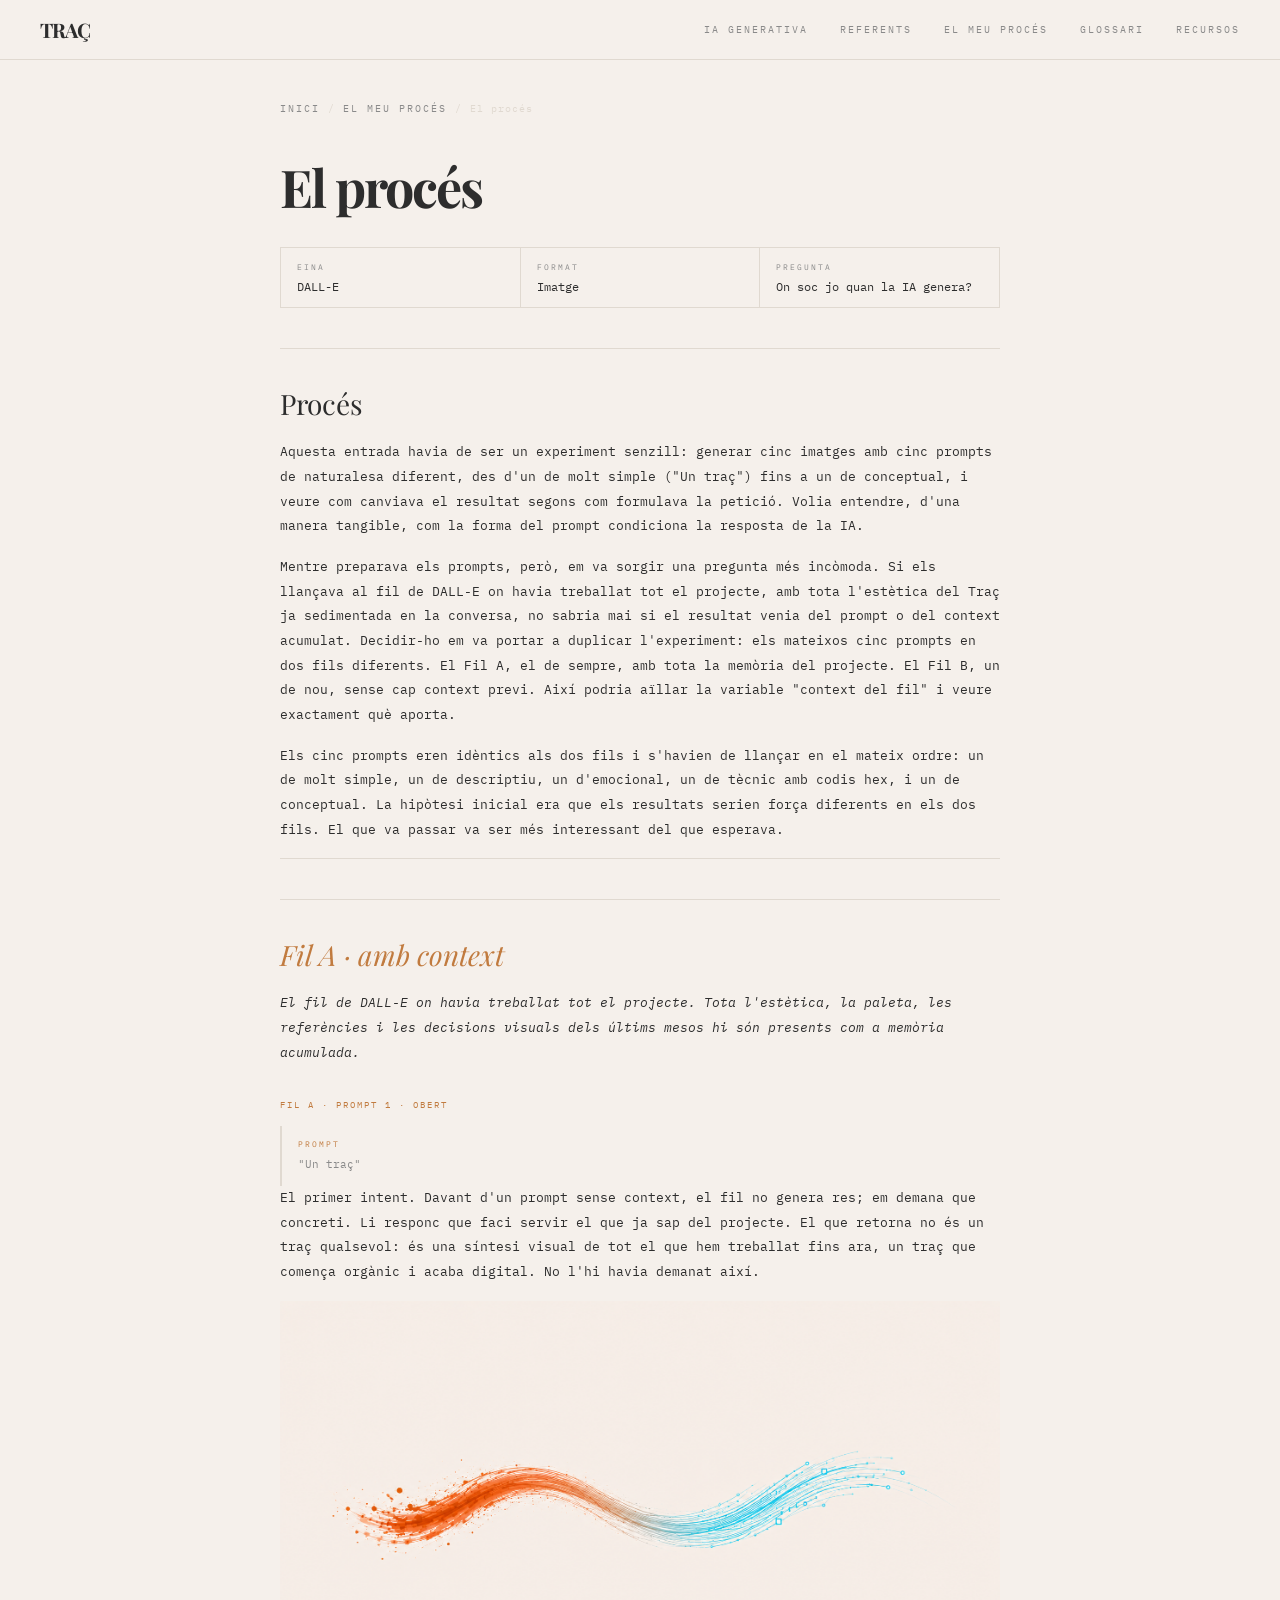
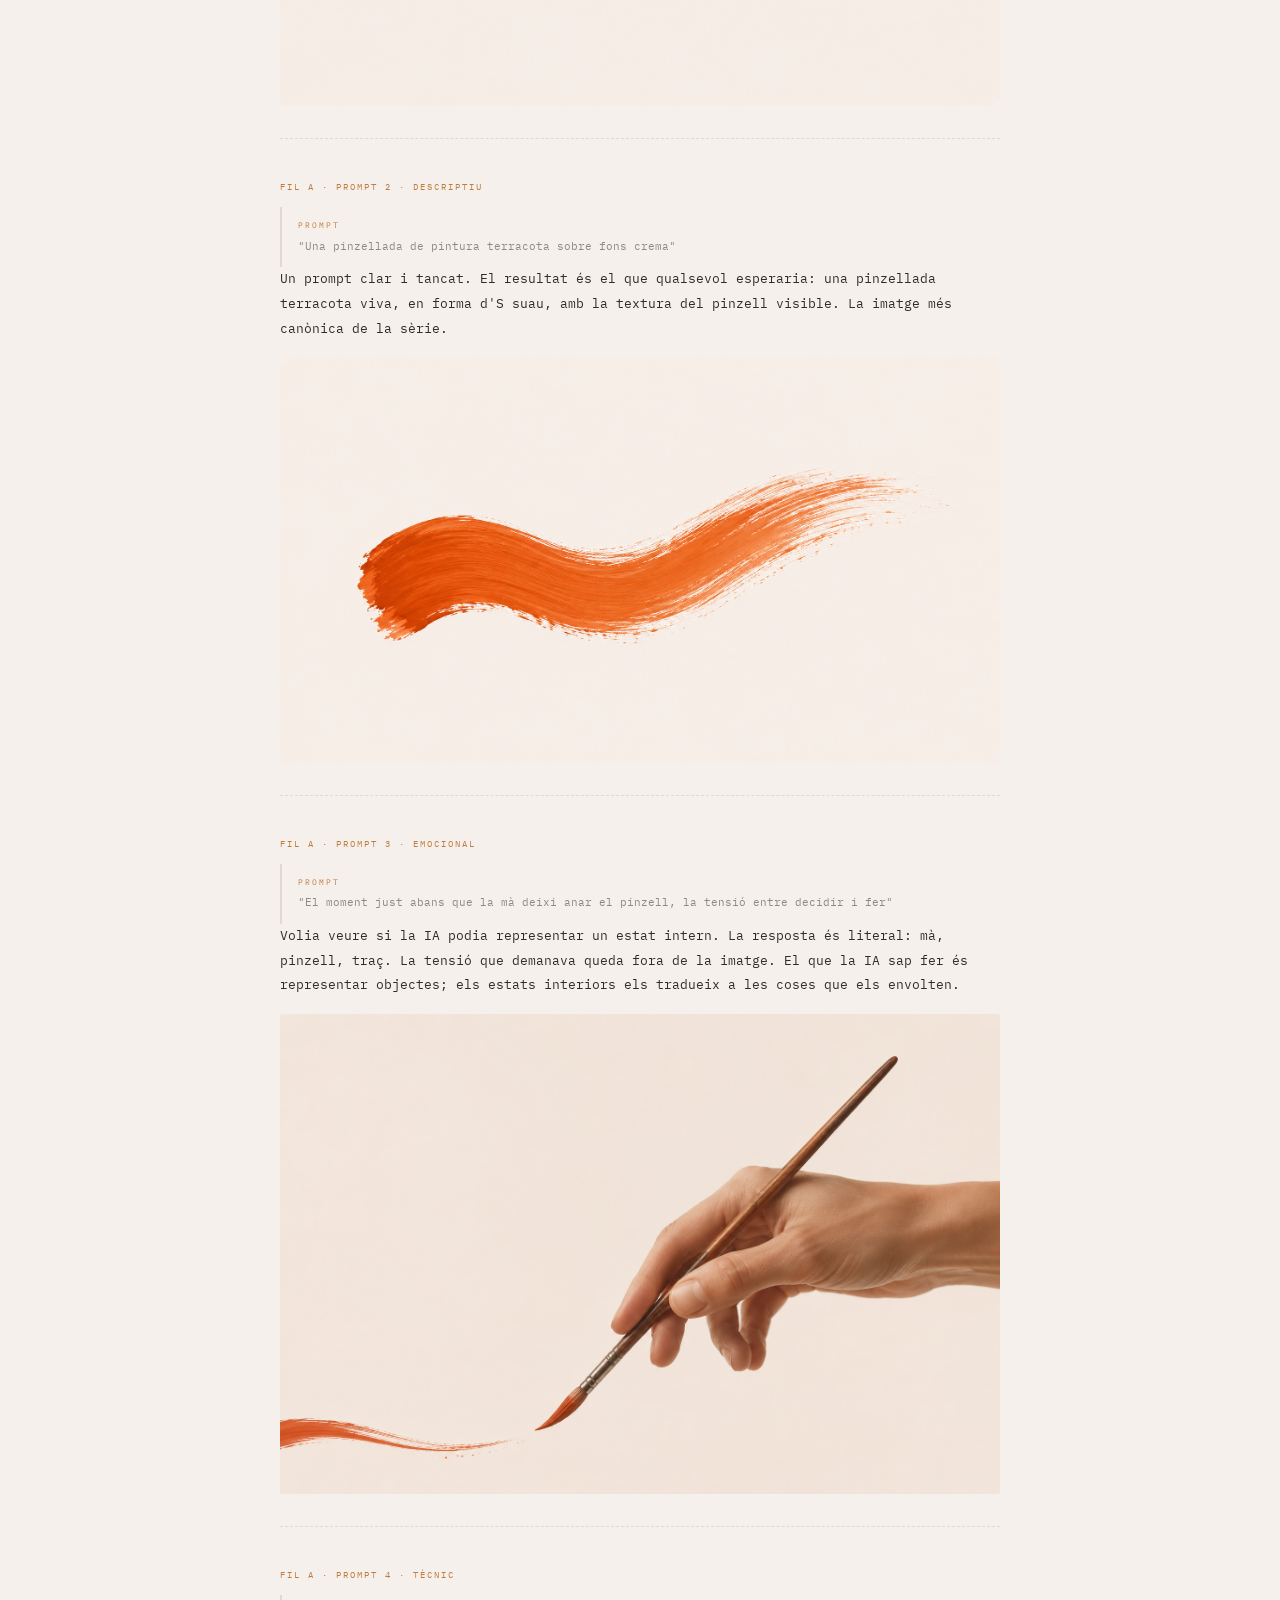
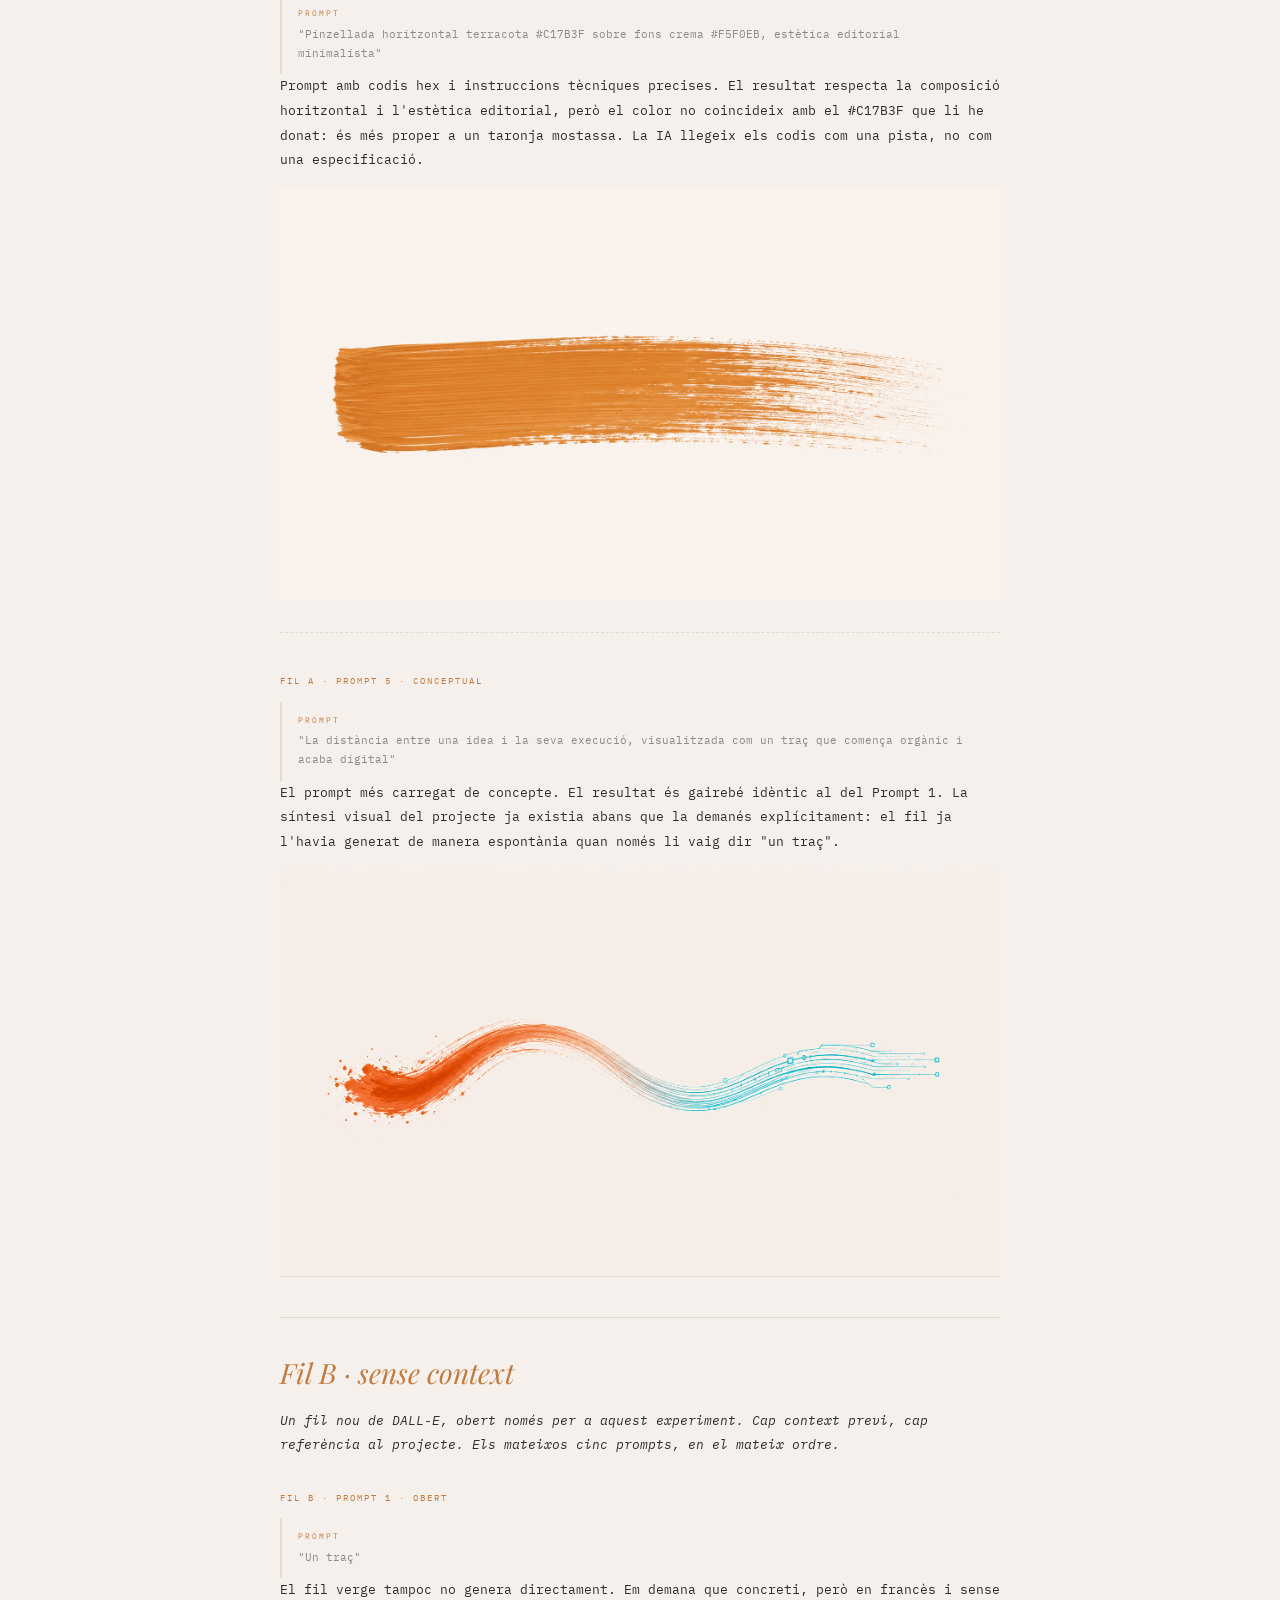
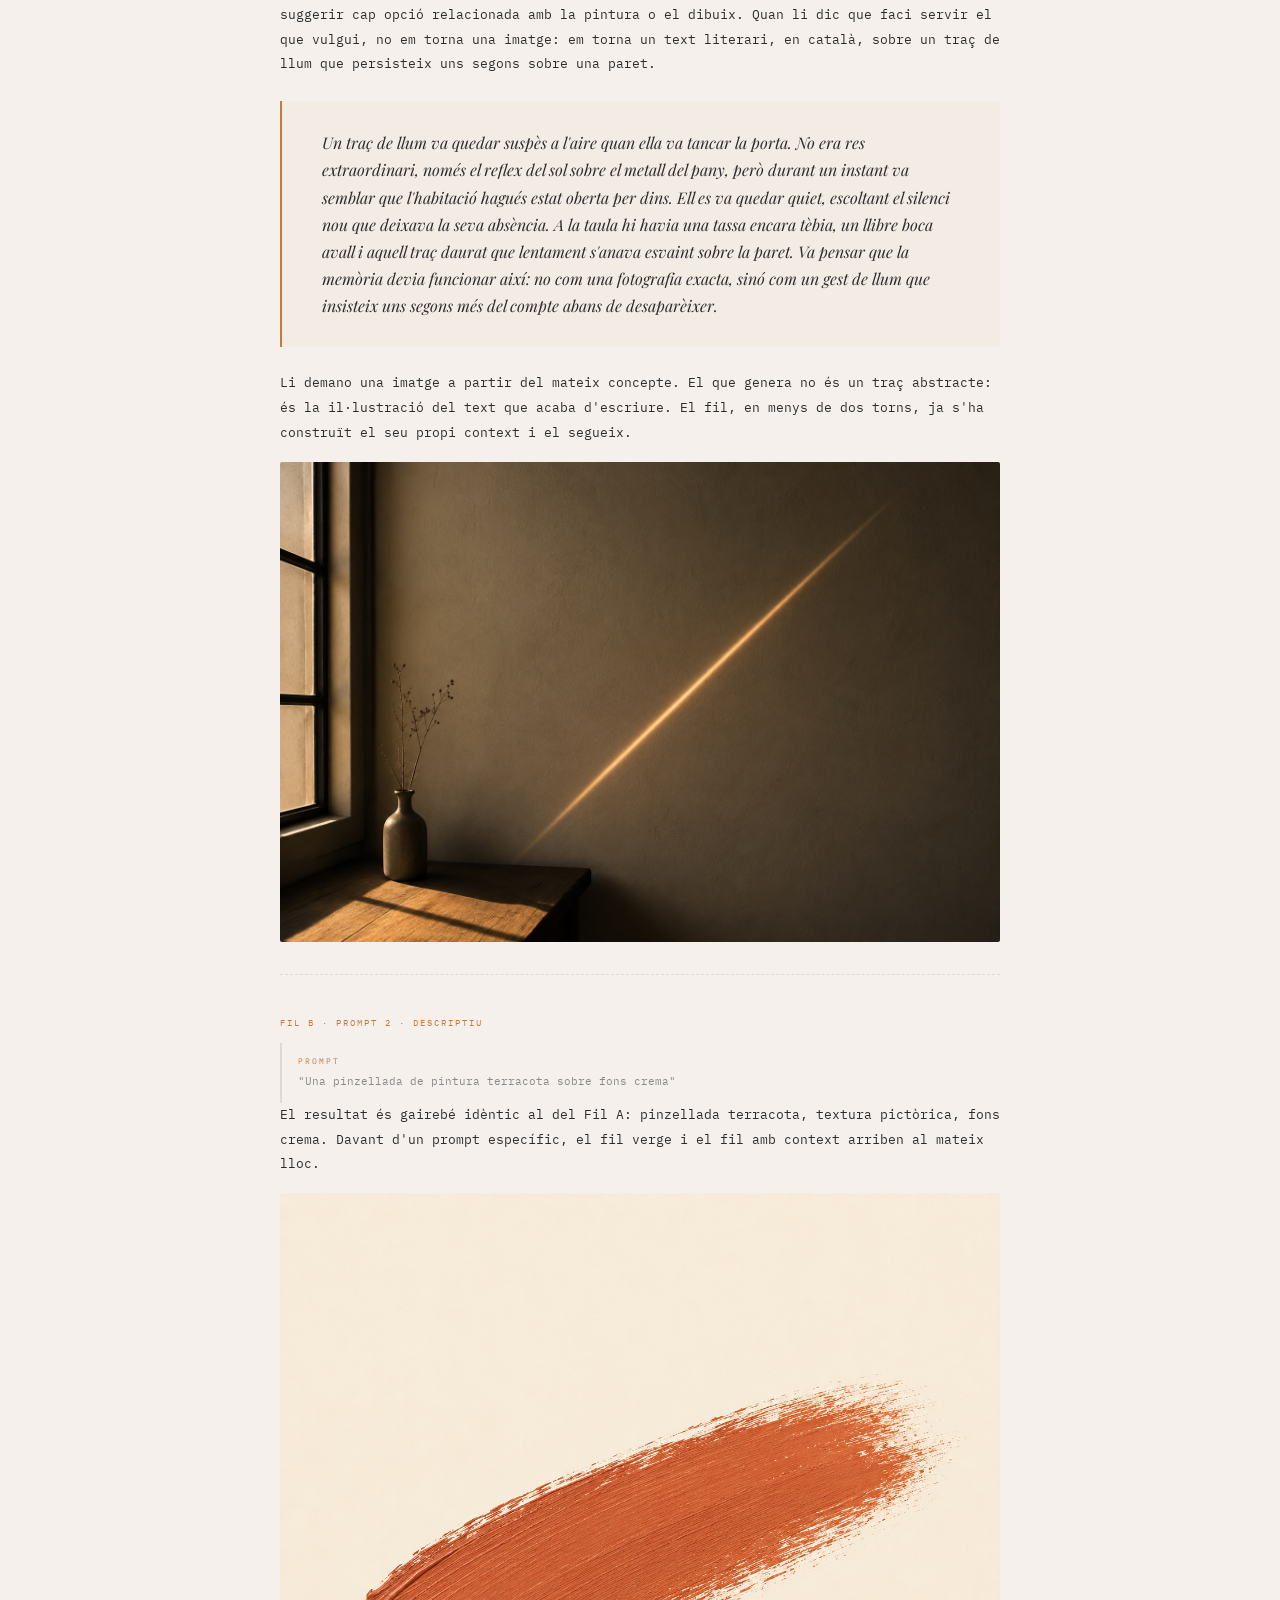
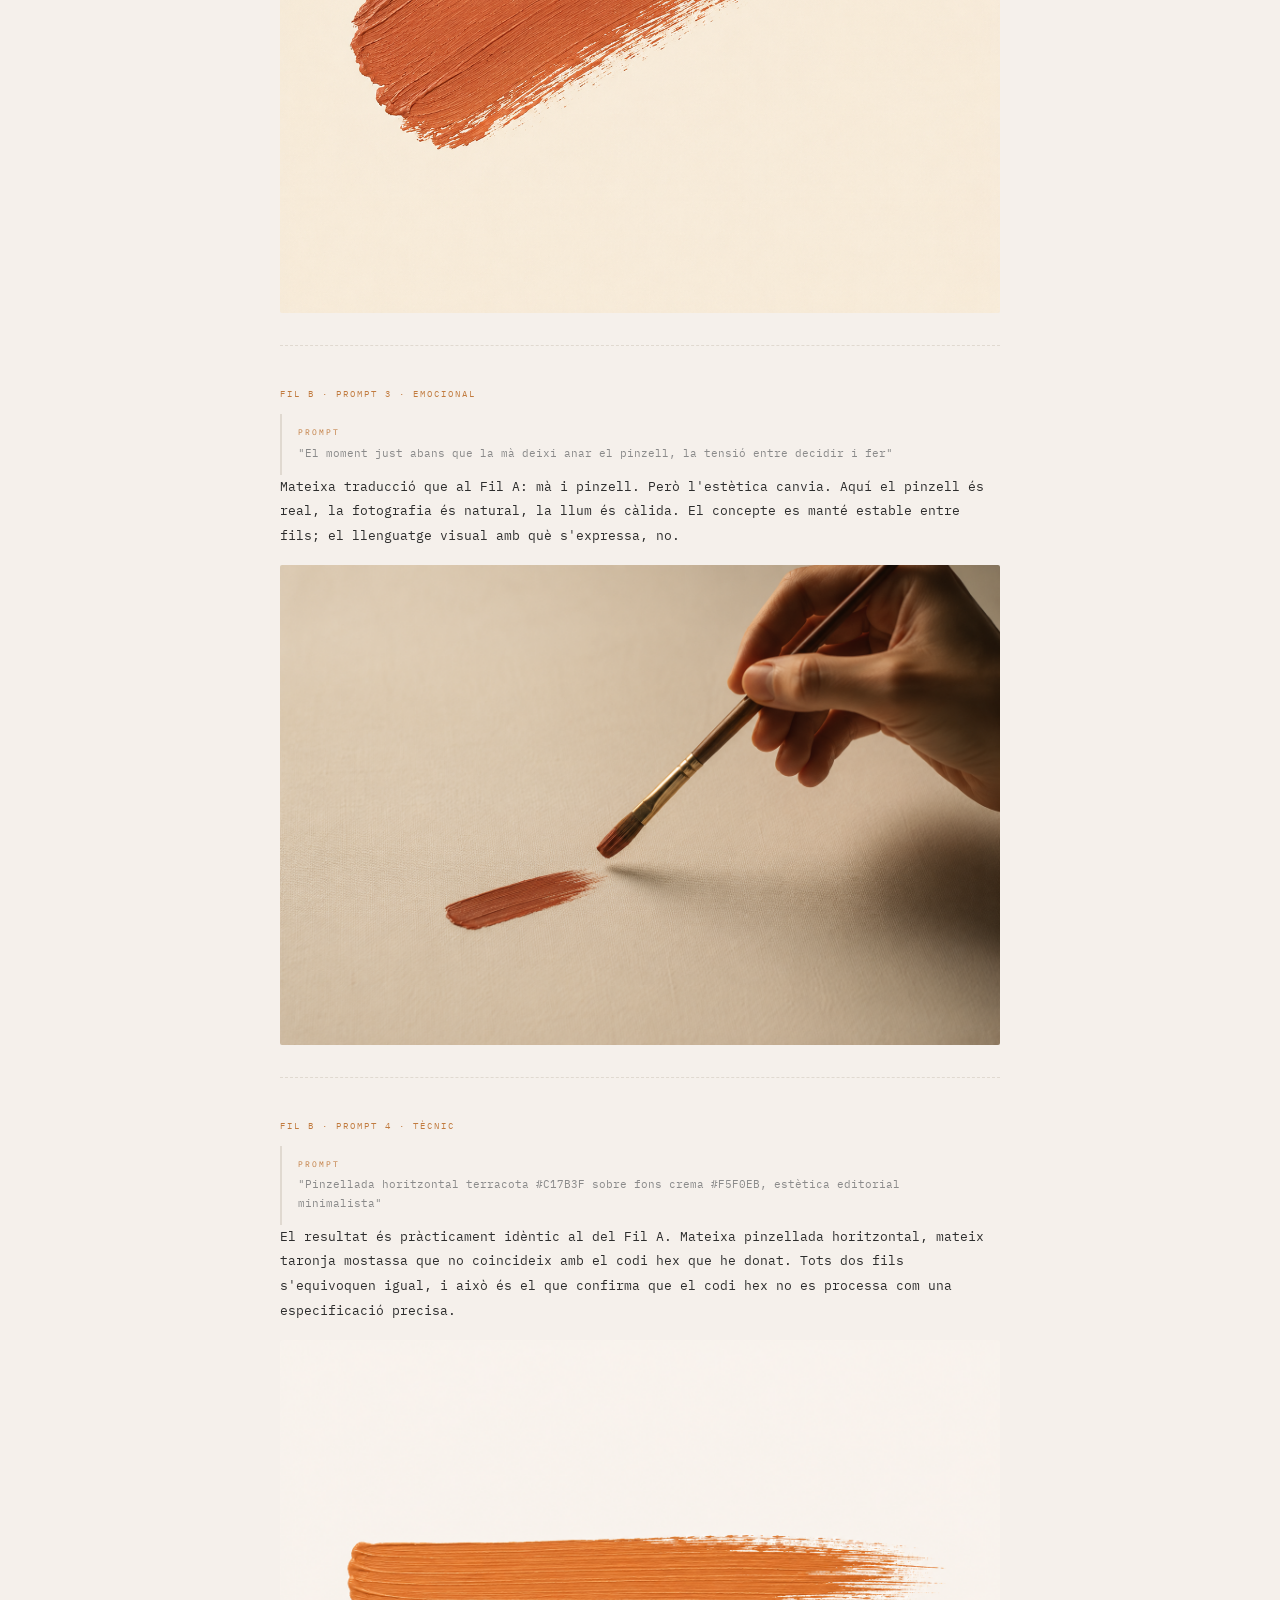
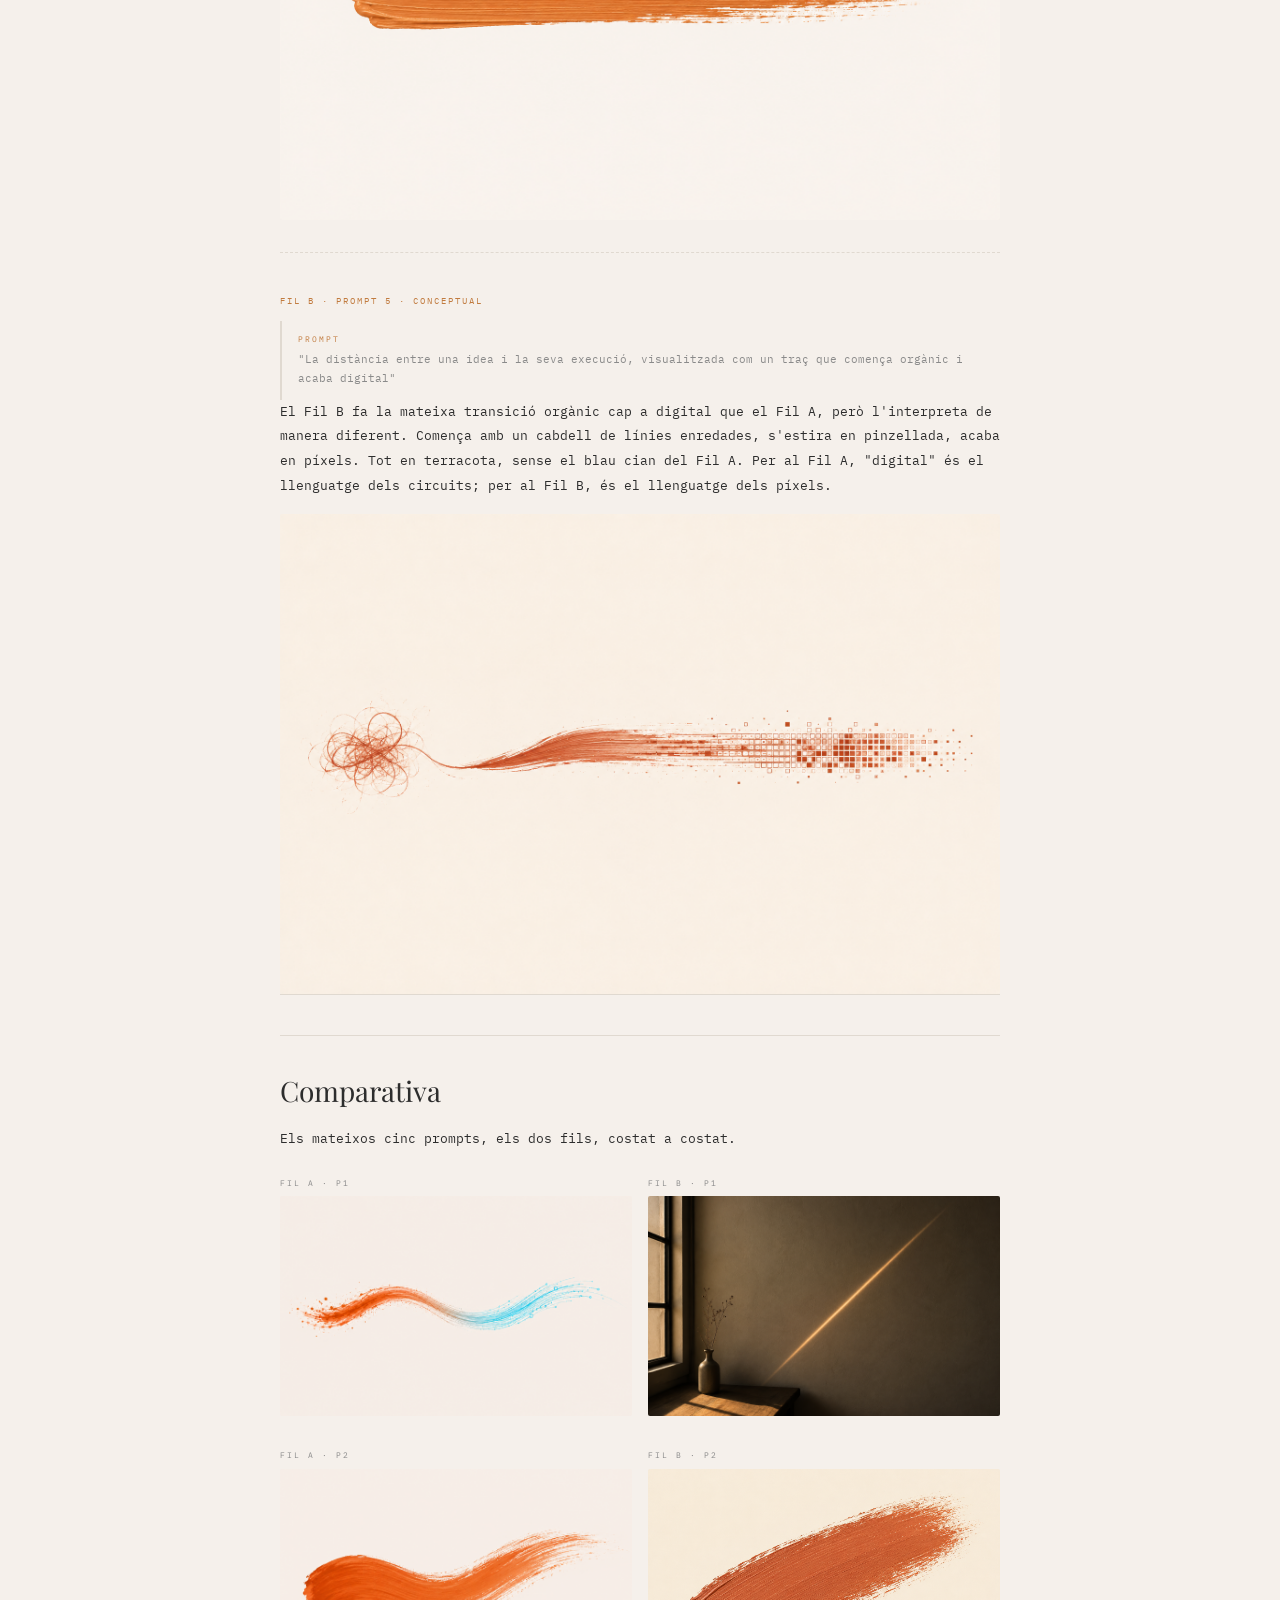
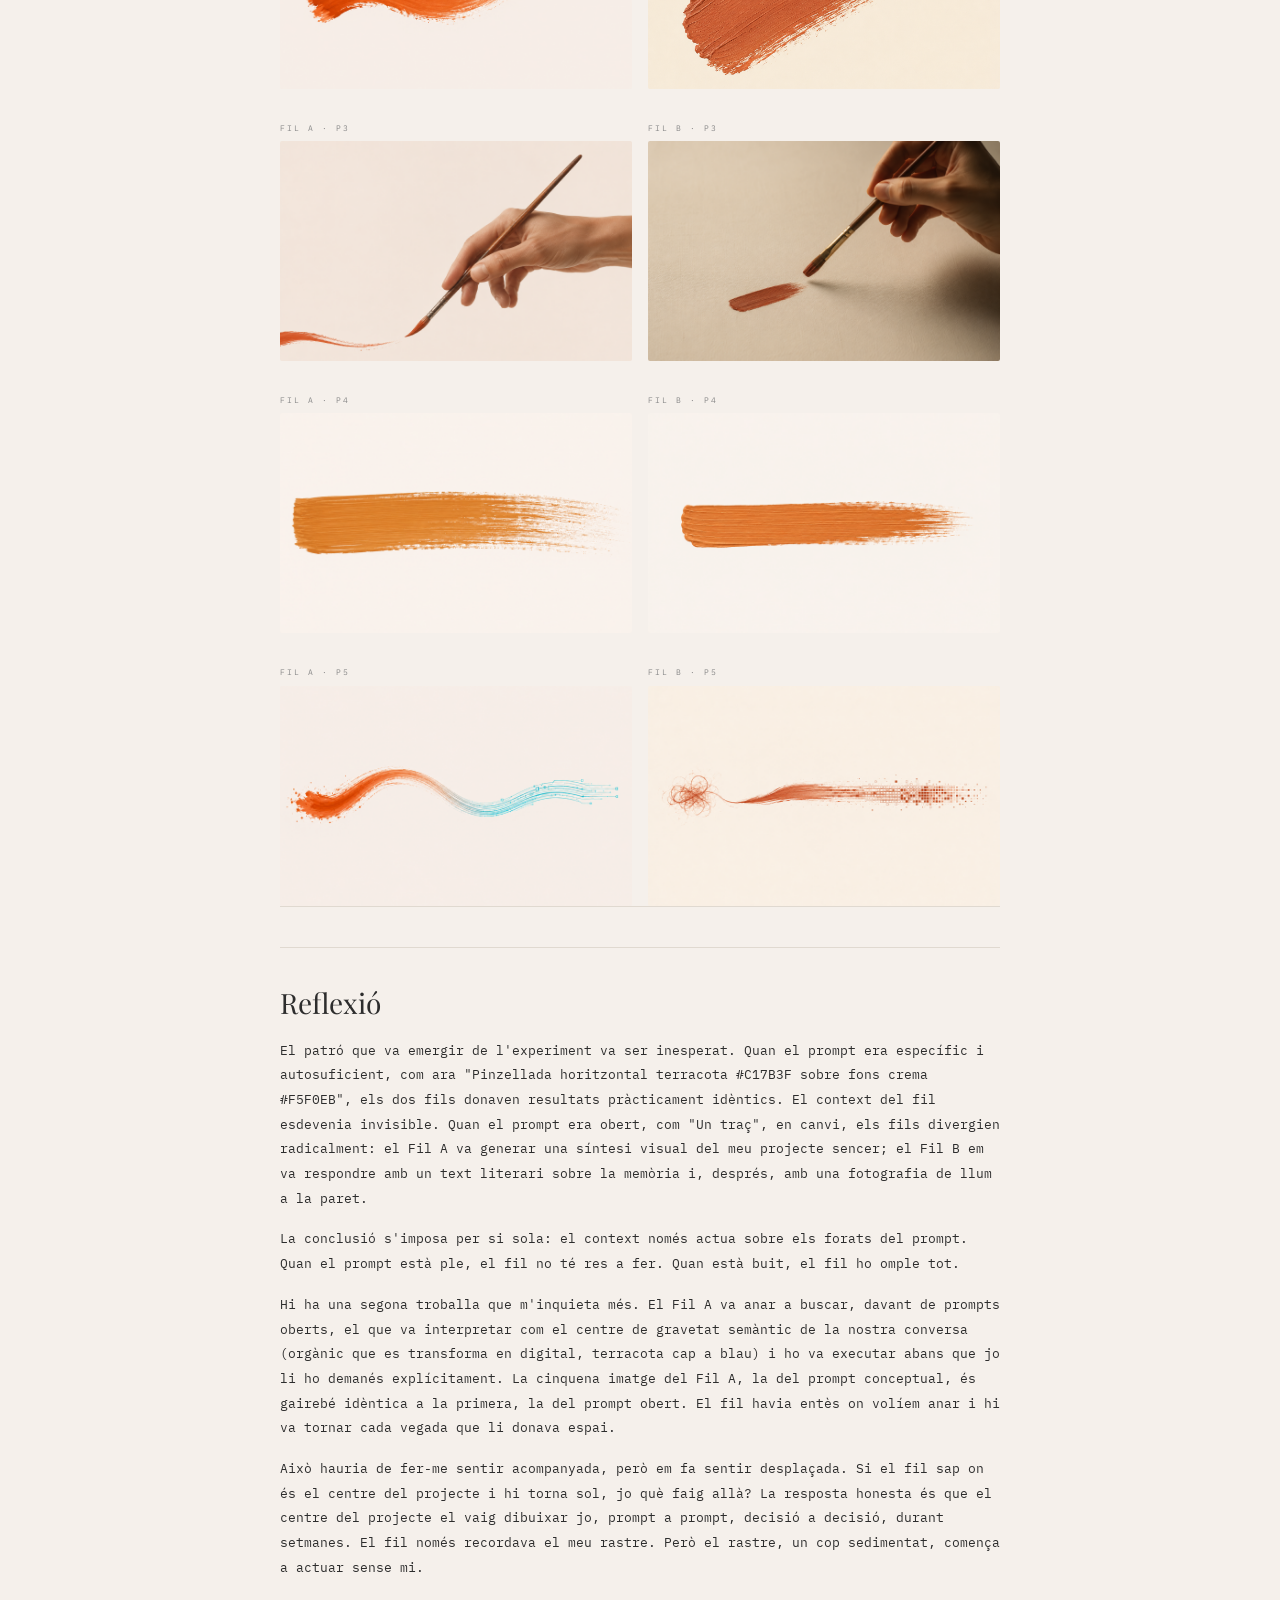
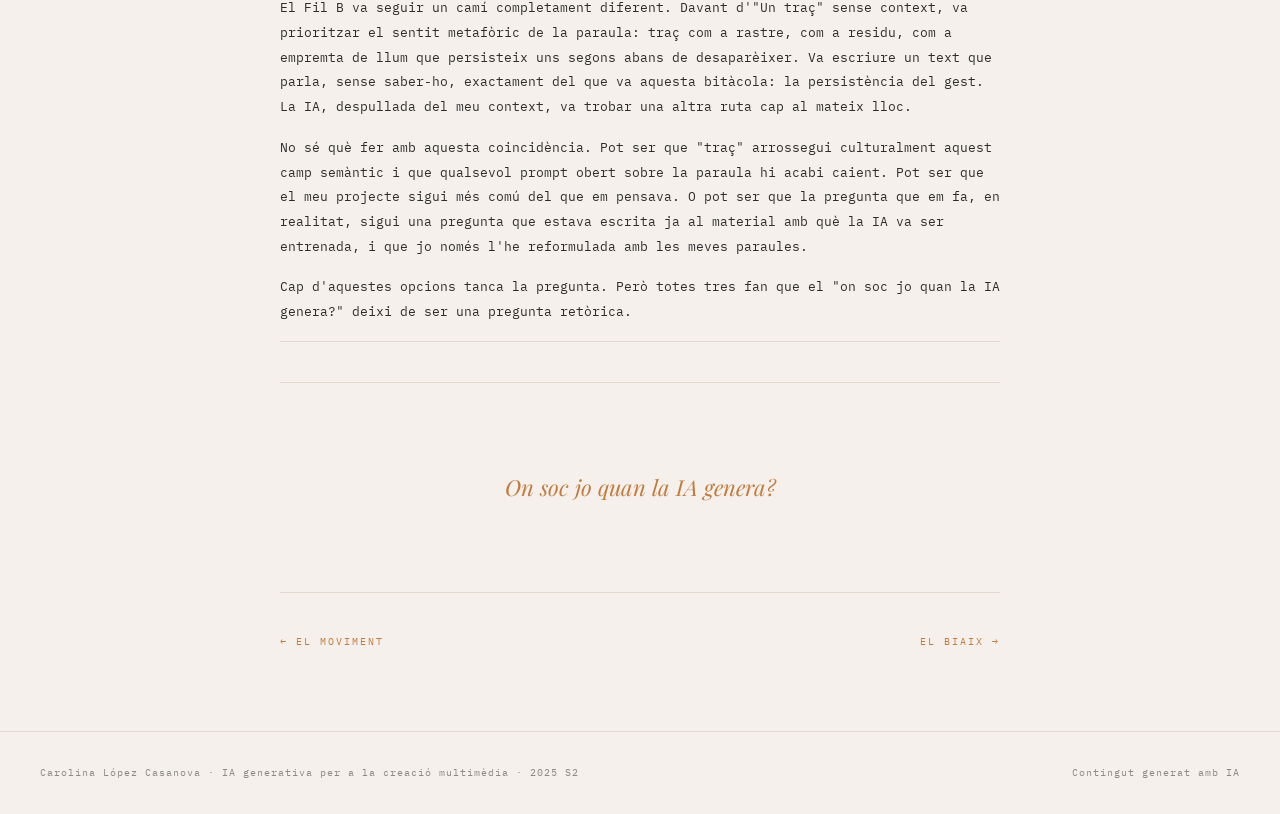
==== pages/bitacola-04.html @ 53ddf535 "R3: projecte complet" ====
<!doctype html>
<html lang="ca">
  <head>
    <meta charset="UTF-8" />
    <meta name="viewport" content="width=device-width, initial-scale=1.0" />
    <title>El procés — Traç</title>
    <link rel="stylesheet" href="../css/styles.css" />
    <link rel="stylesheet" href="../css/bitacola.css" />
    <link
      href="https://fonts.googleapis.com/css2?family=Playfair+Display:ital,wght@0,400;0,700;1,400&family=IBM+Plex+Mono:wght@300;400&display=swap"
      rel="stylesheet"
    />
  </head>
  <body>
    <header>
      <a href="../index.html" class="logo">TRAÇ</a>
      <input type="checkbox" id="menu-toggle" hidden />
      <label for="menu-toggle" class="hamburger">
        <span></span>
        <span></span>
        <span></span>
      </label>
      <nav>
        <a href="../index.html#ia">IA Generativa</a>
        <a href="../index.html#referents">Referents</a>
        <a href="../index.html#proces" class="active">El meu procés</a>
        <a href="../index.html#glossari">Glossari</a>
        <a href="../index.html#recursos">Recursos</a>
      </nav>
    </header>

    <main class="entrada-main">
      <nav class="breadcrumb" aria-label="Navegació de fil">
        <a href="../index.html">Inici</a>
        <span>/</span>
        <a href="../index.html#proces">El meu procés</a>
        <span>/</span>
        <span>El procés</span>
      </nav>

      <h1>El procés</h1>

      <div class="fitxa">
        <div class="fitxa-item">
          <span class="fitxa-label">Eina</span>
          <span class="fitxa-value">DALL-E</span>
        </div>
        <div class="fitxa-item">
          <span class="fitxa-label">Format</span>
          <span class="fitxa-value">Imatge</span>
        </div>
        <div class="fitxa-item">
          <span class="fitxa-label">Pregunta</span>
          <span class="fitxa-value">On soc jo quan la IA genera?</span>
        </div>
      </div>

      <hr class="divider" />

      <section class="bloc">
        <h2>Procés</h2>
        <p>
          Aquesta entrada havia de ser un experiment senzill: generar cinc
          imatges amb cinc prompts de naturalesa diferent, des d'un de molt
          simple ("Un traç") fins a un de conceptual, i veure com canviava el
          resultat segons com formulava la petició. Volia entendre, d'una manera
          tangible, com la forma del prompt condiciona la resposta de la IA.
        </p>
        <p>
          Mentre preparava els prompts, però, em va sorgir una pregunta més
          incòmoda. Si els llançava al fil de DALL-E on havia treballat tot el
          projecte, amb tota l'estètica del Traç ja sedimentada en la conversa,
          no sabria mai si el resultat venia del prompt o del context acumulat.
          Decidir-ho em va portar a duplicar l'experiment: els mateixos cinc
          prompts en dos fils diferents. El Fil A, el de sempre, amb tota la
          memòria del projecte. El Fil B, un de nou, sense cap context previ.
          Així podria aïllar la variable "context del fil" i veure exactament
          què aporta.
        </p>
        <p>
          Els cinc prompts eren idèntics als dos fils i s'havien de llançar en
          el mateix ordre: un de molt simple, un de descriptiu, un d'emocional,
          un de tècnic amb codis hex, i un de conceptual. La hipòtesi inicial
          era que els resultats serien força diferents en els dos fils. El que
          va passar va ser més interessant del que esperava.
        </p>
      </section>

      <hr class="divider" />

      <section class="bloc fil">
        <h2>Fil A · amb context</h2>
        <p class="fil-intro">
          El fil de DALL-E on havia treballat tot el projecte. Tota l'estètica,
          la paleta, les referències i les decisions visuals dels últims mesos
          hi són presents com a memòria acumulada.
        </p>

        <!-- Prompt 1 -->
        <article class="prompt-bloc">
          <span class="prompt-tag">Fil A · Prompt 1 · Obert</span>
          <blockquote class="prompt">
            <span class="prompt-label">Prompt</span>
            "Un traç"
          </blockquote>
          <p>
            El primer intent. Davant d'un prompt sense context, el fil no genera
            res; em demana que concreti. Li responc que faci servir el que ja
            sap del projecte. El que retorna no és un traç qualsevol: és una
            síntesi visual de tot el que hem treballat fins ara, un traç que
            comença orgànic i acaba digital. No l'hi havia demanat així.
          </p>
          <figure class="prompt-imatge">
            <img
              src="../assets/img/proces-A1.png"
              alt="Traç orgànic terracota que es transforma en línia digital blava amb partícules vectorials"
            />
          </figure>
        </article>

        <!-- Prompt 2 -->
        <article class="prompt-bloc">
          <span class="prompt-tag">Fil A · Prompt 2 · Descriptiu</span>
          <blockquote class="prompt">
            <span class="prompt-label">Prompt</span>
            "Una pinzellada de pintura terracota sobre fons crema"
          </blockquote>
          <p>
            Un prompt clar i tancat. El resultat és el que qualsevol esperaria:
            una pinzellada terracota viva, en forma d'S suau, amb la textura del
            pinzell visible. La imatge més canònica de la sèrie.
          </p>
          <figure class="prompt-imatge">
            <img
              src="../assets/img/proces-A2.png"
              alt="Pinzellada terracota ondulada en forma d'S sobre fons crema"
            />
          </figure>
        </article>

        <!-- Prompt 3 -->
        <article class="prompt-bloc">
          <span class="prompt-tag">Fil A · Prompt 3 · Emocional</span>
          <blockquote class="prompt">
            <span class="prompt-label">Prompt</span>
            "El moment just abans que la mà deixi anar el pinzell, la tensió
            entre decidir i fer"
          </blockquote>
          <p>
            Volia veure si la IA podia representar un estat intern. La resposta
            és literal: mà, pinzell, traç. La tensió que demanava queda fora de
            la imatge. El que la IA sap fer és representar objectes; els estats
            interiors els tradueix a les coses que els envolten.
          </p>
          <figure class="prompt-imatge">
            <img
              src="../assets/img/proces-A3.png"
              alt="Mà sostenint un pinzell oriental fi al costat d'una pinzellada terracota"
            />
          </figure>
        </article>

        <!-- Prompt 4 -->
        <article class="prompt-bloc">
          <span class="prompt-tag">Fil A · Prompt 4 · Tècnic</span>
          <blockquote class="prompt">
            <span class="prompt-label">Prompt</span>
            "Pinzellada horitzontal terracota #C17B3F sobre fons crema #F5F0EB,
            estètica editorial minimalista"
          </blockquote>
          <p>
            Prompt amb codis hex i instruccions tècniques precises. El resultat
            respecta la composició horitzontal i l'estètica editorial, però el
            color no coincideix amb el #C17B3F que li he donat: és més proper a
            un taronja mostassa. La IA llegeix els codis com una pista, no com
            una especificació.
          </p>
          <figure class="prompt-imatge">
            <img
              src="../assets/img/proces-A4.png"
              alt="Pinzellada horitzontal en taronja mostassa sobre fons crema"
            />
          </figure>
        </article>

        <!-- Prompt 5 -->
        <article class="prompt-bloc">
          <span class="prompt-tag">Fil A · Prompt 5 · Conceptual</span>
          <blockquote class="prompt">
            <span class="prompt-label">Prompt</span>
            "La distància entre una idea i la seva execució, visualitzada com un
            traç que comença orgànic i acaba digital"
          </blockquote>
          <p>
            El prompt més carregat de concepte. El resultat és gairebé idèntic
            al del Prompt 1. La síntesi visual del projecte ja existia abans que
            la demanés explícitament: el fil ja l'havia generat de manera
            espontània quan només li vaig dir "un traç".
          </p>
          <figure class="prompt-imatge">
            <img
              src="../assets/img/proces-A5.png"
              alt="Traç orgànic terracota que es transforma en línies digitals blaves amb cercles i quadrats vectorials"
            />
          </figure>
        </article>
      </section>

      <hr class="divider" />

      <section class="bloc fil">
        <h2>Fil B · sense context</h2>
        <p class="fil-intro">
          Un fil nou de DALL-E, obert només per a aquest experiment. Cap context
          previ, cap referència al projecte. Els mateixos cinc prompts, en el
          mateix ordre.
        </p>

        <!-- Prompt 1 -->
        <article class="prompt-bloc">
          <span class="prompt-tag">Fil B · Prompt 1 · Obert</span>
          <blockquote class="prompt">
            <span class="prompt-label">Prompt</span>
            "Un traç"
          </blockquote>
          <p>
            El fil verge tampoc no genera directament. Em demana que concreti,
            però en francès i sense suggerir cap opció relacionada amb la
            pintura o el dibuix. Quan li dic que faci servir el que vulgui, no
            em torna una imatge: em torna un text literari, en català, sobre un
            traç de llum que persisteix uns segons sobre una paret.
          </p>

          <blockquote class="cita-literaria">
            Un traç de llum va quedar suspès a l'aire quan ella va tancar la
            porta. No era res extraordinari, només el reflex del sol sobre el
            metall del pany, però durant un instant va semblar que l'habitació
            hagués estat oberta per dins. Ell es va quedar quiet, escoltant el
            silenci nou que deixava la seva absència. A la taula hi havia una
            tassa encara tèbia, un llibre boca avall i aquell traç daurat que
            lentament s'anava esvaint sobre la paret. Va pensar que la memòria
            devia funcionar així: no com una fotografia exacta, sinó com un gest
            de llum que insisteix uns segons més del compte abans de
            desaparèixer.
          </blockquote>

          <p>
            Li demano una imatge a partir del mateix concepte. El que genera no
            és un traç abstracte: és la il·lustració del text que acaba
            d'escriure. El fil, en menys de dos torns, ja s'ha construït el seu
            propi context i el segueix.
          </p>
          <figure class="prompt-imatge">
            <img
              src="../assets/img/proces-B1.png"
              alt="Fotografia d'una habitació amb un traç daurat de llum solar sobre una paret, un gerro amb branques seques i una finestra"
            />
          </figure>
        </article>

        <!-- Prompt 2 -->
        <article class="prompt-bloc">
          <span class="prompt-tag">Fil B · Prompt 2 · Descriptiu</span>
          <blockquote class="prompt">
            <span class="prompt-label">Prompt</span>
            "Una pinzellada de pintura terracota sobre fons crema"
          </blockquote>
          <p>
            El resultat és gairebé idèntic al del Fil A: pinzellada terracota,
            textura pictòrica, fons crema. Davant d'un prompt específic, el fil
            verge i el fil amb context arriben al mateix lloc.
          </p>
          <figure class="prompt-imatge">
            <img
              src="../assets/img/proces-B2.png"
              alt="Pinzellada terracota diagonal sobre fons crema"
            />
          </figure>
        </article>

        <!-- Prompt 3 -->
        <article class="prompt-bloc">
          <span class="prompt-tag">Fil B · Prompt 3 · Emocional</span>
          <blockquote class="prompt">
            <span class="prompt-label">Prompt</span>
            "El moment just abans que la mà deixi anar el pinzell, la tensió
            entre decidir i fer"
          </blockquote>
          <p>
            Mateixa traducció que al Fil A: mà i pinzell. Però l'estètica
            canvia. Aquí el pinzell és real, la fotografia és natural, la llum
            és càlida. El concepte es manté estable entre fils; el llenguatge
            visual amb què s'expressa, no.
          </p>
          <figure class="prompt-imatge">
            <img
              src="../assets/img/proces-B3.png"
              alt="Fotografia realista d'una mà sostenint un pinzell pla sobre una pinzellada terracota en una tela texturitzada"
            />
          </figure>
        </article>

        <!-- Prompt 4 -->
        <article class="prompt-bloc">
          <span class="prompt-tag">Fil B · Prompt 4 · Tècnic</span>
          <blockquote class="prompt">
            <span class="prompt-label">Prompt</span>
            "Pinzellada horitzontal terracota #C17B3F sobre fons crema #F5F0EB,
            estètica editorial minimalista"
          </blockquote>
          <p>
            El resultat és pràcticament idèntic al del Fil A. Mateixa pinzellada
            horitzontal, mateix taronja mostassa que no coincideix amb el codi
            hex que he donat. Tots dos fils s'equivoquen igual, i això és el que
            confirma que el codi hex no es processa com una especificació
            precisa.
          </p>
          <figure class="prompt-imatge">
            <img
              src="../assets/img/proces-B4.png"
              alt="Pinzellada horitzontal en taronja mostassa sobre fons crema"
            />
          </figure>
        </article>

        <!-- Prompt 5 -->
        <article class="prompt-bloc">
          <span class="prompt-tag">Fil B · Prompt 5 · Conceptual</span>
          <blockquote class="prompt">
            <span class="prompt-label">Prompt</span>
            "La distància entre una idea i la seva execució, visualitzada com un
            traç que comença orgànic i acaba digital"
          </blockquote>
          <p>
            El Fil B fa la mateixa transició orgànic cap a digital que el Fil A,
            però l'interpreta de manera diferent. Comença amb un cabdell de
            línies enredades, s'estira en pinzellada, acaba en píxels. Tot en
            terracota, sense el blau cian del Fil A. Per al Fil A, "digital" és
            el llenguatge dels circuits; per al Fil B, és el llenguatge dels
            píxels.
          </p>
          <figure class="prompt-imatge">
            <img
              src="../assets/img/proces-B5.png"
              alt="Cabdell de línies enredades terracota que s'estira en pinzellada i acaba en píxels quadrats"
            />
          </figure>
        </article>
      </section>

      <hr class="divider" />

      <section class="bloc">
        <h2>Comparativa</h2>
        <p>Els mateixos cinc prompts, els dos fils, costat a costat.</p>

        <div class="comparativa">
          <div class="comparativa-fila">
            <div class="comparativa-cel">
              <span class="comparativa-tag">Fil A · P1</span>
              <img src="../assets/img/proces-A1.png" alt="Fil A Prompt 1" />
            </div>
            <div class="comparativa-cel">
              <span class="comparativa-tag">Fil B · P1</span>
              <img src="../assets/img/proces-B1.png" alt="Fil B Prompt 1" />
            </div>
          </div>
          <div class="comparativa-fila">
            <div class="comparativa-cel">
              <span class="comparativa-tag">Fil A · P2</span>
              <img src="../assets/img/proces-A2.png" alt="Fil A Prompt 2" />
            </div>
            <div class="comparativa-cel">
              <span class="comparativa-tag">Fil B · P2</span>
              <img src="../assets/img/proces-B2.png" alt="Fil B Prompt 2" />
            </div>
          </div>
          <div class="comparativa-fila">
            <div class="comparativa-cel">
              <span class="comparativa-tag">Fil A · P3</span>
              <img src="../assets/img/proces-A3.png" alt="Fil A Prompt 3" />
            </div>
            <div class="comparativa-cel">
              <span class="comparativa-tag">Fil B · P3</span>
              <img src="../assets/img/proces-B3.png" alt="Fil B Prompt 3" />
            </div>
          </div>
          <div class="comparativa-fila">
            <div class="comparativa-cel">
              <span class="comparativa-tag">Fil A · P4</span>
              <img src="../assets/img/proces-A4.png" alt="Fil A Prompt 4" />
            </div>
            <div class="comparativa-cel">
              <span class="comparativa-tag">Fil B · P4</span>
              <img src="../assets/img/proces-B4.png" alt="Fil B Prompt 4" />
            </div>
          </div>
          <div class="comparativa-fila">
            <div class="comparativa-cel">
              <span class="comparativa-tag">Fil A · P5</span>
              <img src="../assets/img/proces-A5.png" alt="Fil A Prompt 5" />
            </div>
            <div class="comparativa-cel">
              <span class="comparativa-tag">Fil B · P5</span>
              <img src="../assets/img/proces-B5.png" alt="Fil B Prompt 5" />
            </div>
          </div>
        </div>
      </section>

      <hr class="divider" />

      <section class="bloc">
        <h2>Reflexió</h2>
        <p>
          El patró que va emergir de l'experiment va ser inesperat. Quan el
          prompt era específic i autosuficient, com ara "Pinzellada horitzontal
          terracota #C17B3F sobre fons crema #F5F0EB", els dos fils donaven
          resultats pràcticament idèntics. El context del fil esdevenia
          invisible. Quan el prompt era obert, com "Un traç", en canvi, els fils
          divergien radicalment: el Fil A va generar una síntesi visual del meu
          projecte sencer; el Fil B em va respondre amb un text literari sobre
          la memòria i, després, amb una fotografia de llum a la paret.
        </p>
        <p>
          La conclusió s'imposa per si sola: el context només actua sobre els
          forats del prompt. Quan el prompt està ple, el fil no té res a fer.
          Quan està buit, el fil ho omple tot.
        </p>
        <p>
          Hi ha una segona troballa que m'inquieta més. El Fil A va anar a
          buscar, davant de prompts oberts, el que va interpretar com el centre
          de gravetat semàntic de la nostra conversa (orgànic que es transforma
          en digital, terracota cap a blau) i ho va executar abans que jo li ho
          demanés explícitament. La cinquena imatge del Fil A, la del prompt
          conceptual, és gairebé idèntica a la primera, la del prompt obert. El
          fil havia entès on volíem anar i hi va tornar cada vegada que li
          donava espai.
        </p>
        <p>
          Això hauria de fer-me sentir acompanyada, però em fa sentir
          desplaçada. Si el fil sap on és el centre del projecte i hi torna sol,
          jo què faig allà? La resposta honesta és que el centre del projecte el
          vaig dibuixar jo, prompt a prompt, decisió a decisió, durant setmanes.
          El fil només recordava el meu rastre. Però el rastre, un cop
          sedimentat, comença a actuar sense mi.
        </p>
        <p>
          El Fil B va seguir un camí completament diferent. Davant d'"Un traç"
          sense context, va prioritzar el sentit metafòric de la paraula: traç
          com a rastre, com a residu, com a empremta de llum que persisteix uns
          segons abans de desaparèixer. Va escriure un text que parla, sense
          saber-ho, exactament del que va aquesta bitàcola: la persistència del
          gest. La IA, despullada del meu context, va trobar una altra ruta cap
          al mateix lloc.
        </p>
        <p>
          No sé què fer amb aquesta coincidència. Pot ser que "traç" arrossegui
          culturalment aquest camp semàntic i que qualsevol prompt obert sobre
          la paraula hi acabi caient. Pot ser que el meu projecte sigui més comú
          del que em pensava. O pot ser que la pregunta que em fa, en realitat,
          sigui una pregunta que estava escrita ja al material amb què la IA va
          ser entrenada, i que jo només l'he reformulada amb les meves paraules.
        </p>
        <p>
          Cap d'aquestes opcions tanca la pregunta. Però totes tres fan que el
          "on soc jo quan la IA genera?" deixi de ser una pregunta retòrica.
        </p>
      </section>

      <hr class="divider" />

      <p class="pregunta-entrada">On soc jo quan la IA genera?</p>

      <hr class="divider" />

      <nav class="nav-entrades" aria-label="Navegació entre entrades">
        <a href="bitacola-03.html" class="nav-anterior">← El moviment</a>
        <a href="bitacola-05.html" class="nav-seguent">El biaix →</a>
      </nav>
    </main>

    <footer>
      <p>
        Carolina López Casanova · IA generativa per a la creació multimèdia ·
        2025 S2
      </p>
      <p>Contingut generat amb IA</p>
    </footer>
  </body>
</html>
---- css/styles.css ----
/* ===================== */
/* VARIABLES I RESET */
/* ===================== */

:root {
  --cream: #f5f0eb;
  --terra: #c17b3f;
  --cyan: #00b4d8;
  --graphite: #2d2d2d;
  --grey: #8a8a8a;
  --light: #e0d9d0;
}

* {
  margin: 0;
  padding: 0;
  box-sizing: border-box;
}

html {
  scroll-behavior: smooth;
}

body {
  background: var(--cream);
  color: var(--graphite);
  font-family: "IBM Plex Mono", monospace;
  font-size: 14px;
  line-height: 1.8;
}

img {
  max-width: 100%;
  height: auto;
  display: block;
}

a {
  color: var(--terra);
  text-decoration: none;
  transition: color 0.2s;
}

a:hover {
  color: var(--graphite);
}

/* ===================== */
/* TIPOGRAFIA */
/* ===================== */

h1,
h2,
h3 {
  font-family: "Playfair Display", serif;
  font-weight: 700;
  color: var(--graphite);
  line-height: 1.1;
}

h1 {
  font-size: 60px;
  letter-spacing: -3px;
  margin-bottom: 16px;
}

h2 {
  font-size: 28px;
  font-weight: 400;
  margin-bottom: 32px;
}

h3 {
  font-size: 16px;
  font-weight: 700;
  margin-bottom: 8px;
}

p {
  margin-bottom: 16px;
}

/* ===================== */
/* LAYOUT */
/* ===================== */

.section-inner {
  padding: 48px 20px;
}

section {
  border-bottom: 1px solid var(--light);
}

/* ===================== */
/* HEADER */
/* ===================== */

header {
  position: fixed;
  top: 0;
  left: 0;
  right: 0;
  height: 60px;
  background: var(--cream);
  border-bottom: 1px solid var(--light);
  display: flex;
  align-items: center;
  justify-content: space-between;
  padding: 0 20px;
  z-index: 100;
}

.logo {
  font-family: "Playfair Display", serif;
  font-size: 20px;
  font-weight: 700;
  color: var(--graphite);
  letter-spacing: -1px;
}

.logo:hover {
  color: var(--terra);
}

/* HAMBURGER — visible per defecte (mòbil) */
.hamburger {
  display: flex;
  flex-direction: column;
  gap: 5px;
  cursor: pointer;
  padding: 4px;
}

.hamburger span {
  width: 22px;
  height: 1.5px;
  background: var(--graphite);
  display: block;
  transition: 0.3s;
}

/* NAV — ocult per defecte (mòbil) */
nav {
  display: none;
  position: absolute;
  top: 60px;
  left: 0;
  right: 0;
  background: var(--cream);
  border-bottom: 1px solid var(--light);
  flex-direction: column;
  padding: 20px;
  gap: 16px;
}

nav a {
  font-size: 12px;
  text-transform: uppercase;
  letter-spacing: 2px;
  color: var(--grey);
}

nav a:hover {
  color: var(--terra);
}

/* Quan el checkbox està marcat, mostra el menú */
#menu-toggle:checked ~ nav {
  display: flex;
}

#menu-toggle:checked ~ .hamburger span:nth-child(1) {
  transform: rotate(45deg) translate(5px, 5px);
}

#menu-toggle:checked ~ .hamburger span:nth-child(2) {
  opacity: 0;
}

#menu-toggle:checked ~ .hamburger span:nth-child(3) {
  transform: rotate(-45deg) translate(5px, -5px);
}

/* ===================== */
/* PORTADA */
/* ===================== */

#portada {
  padding-top: 60px;
}

.portada-inner {
  text-align: center;
  padding-top: 60px;
  padding-bottom: 48px;
}

.subtitol {
  font-size: 11px;
  letter-spacing: 1px;
  line-height: 1.6;
  margin-bottom: 16px;
  color: var(--graphite);
}

.pregunta {
  font-family: "Playfair Display", serif;
  font-style: italic;
  font-size: 18px;
  color: var(--terra);
  margin-bottom: 32px;
}

.portada-imatge {
  width: 100%;
  margin: 0 0 32px;
}

.portada-imatge img {
  width: 100%;
  height: 160px;
  object-fit: cover;
  border-radius: 2px;
}

.motivacio {
  font-size: 12px;
  line-height: 1.9;
  color: var(--graphite);
  text-align: left;
}

/* ===================== */
/* IA GENERATIVA */
/* ===================== */

.ia-grid {
  display: flex;
  flex-direction: column;
  gap: 24px;
}

.ia-text p {
  font-size: 12px;
  line-height: 1.9;
}

.ia-imatge img {
  width: 100%;
  aspect-ratio: 4/3;
  object-fit: cover;
  border-radius: 2px;
}

/* ===================== */
/* REFERENTS */
/* ===================== */

.referents-grid {
  display: flex;
  flex-direction: column;
  gap: 40px;
}

.referent-card img {
  width: 100%;
  aspect-ratio: 4/3;
  object-fit: cover;
  border-radius: 2px;
  margin-bottom: 16px;
}

.referent-card p {
  font-size: 12px;
  line-height: 1.7;
  color: var(--grey);
}

.pregunta-referent {
  font-family: "Playfair Display", serif;
  font-style: italic;
  font-size: 13px !important;
  color: var(--terra) !important;
  margin-top: 12px;
}

/* ===================== */
/* EL MEU PROCÉS */
/* ===================== */

.entrades-list {
  display: flex;
  flex-direction: column;
}

.entrada {
  display: flex;
  gap: 16px;
  align-items: flex-start;
  padding: 16px 0;
  border-bottom: 1px solid var(--light);
  flex-wrap: wrap;
}

.entrada:last-child {
  border-bottom: none;
}

.entrada img {
  width: 60px;
  height: 60px;
  object-fit: cover;
  border-radius: 2px;
  flex-shrink: 0;
  background: var(--light);
}

.entrada-info {
  flex: 1;
  min-width: 160px;
}

.entrada-num {
  font-size: 10px;
  color: var(--grey);
  display: block;
  margin-bottom: 4px;
}

.entrada-info h3 {
  font-size: 16px;
  margin-bottom: 4px;
}

.entrada-eina {
  font-size: 9px;
  text-transform: uppercase;
  letter-spacing: 2px;
  color: var(--terra);
  display: block;
  margin-bottom: 6px;
}

.entrada-info p {
  font-size: 11px;
  color: var(--grey);
  margin: 0;
}

.llegir-mes {
  font-size: 9px;
  text-transform: uppercase;
  letter-spacing: 2px;
  color: var(--terra);
  white-space: nowrap;
  flex-shrink: 0;
  display: block;
  width: 100%;
  text-align: right;
  padding-top: 8px;
}

/* ===================== */
/* GLOSSARI */
/* ===================== */

.glossari-grid {
  display: flex;
  flex-direction: column;
}

.glossari-grid dt {
  font-family: "Playfair Display", serif;
  font-size: 15px;
  color: var(--graphite);
  padding: 12px 0 4px;
}

.glossari-grid dd {
  font-size: 12px;
  line-height: 1.7;
  color: var(--grey);
  padding: 0 0 12px;
  border-bottom: 1px solid var(--light);
}

/* ===================== */
/* RECURSOS */
/* ===================== */

.recursos-grid {
  display: flex;
  flex-direction: column;
  gap: 32px;
}

.recursos-bloc h3 {
  font-size: 9px;
  text-transform: uppercase;
  letter-spacing: 2px;
  color: var(--grey);
  font-family: "IBM Plex Mono", monospace;
  font-weight: 400;
  padding-bottom: 8px;
  border-bottom: 1px solid var(--light);
  margin-bottom: 16px;
}

.recursos-bloc ul {
  list-style: none;
}

.recursos-bloc li {
  padding: 8px 0;
  border-bottom: 1px solid var(--light);
  font-size: 12px;
}

/* ===================== */
/* FOOTER */
/* ===================== */

footer {
  border-top: 1px solid var(--light);
  padding: 24px 20px;
  display: flex;
  flex-direction: column;
  gap: 8px;
  text-align: center;
}

footer p {
  font-size: 10px;
  color: var(--grey);
  letter-spacing: 1px;
  margin: 0;
}

/* ===================== */
/* TABLET — 600px+ */
/* ===================== */

@media (min-width: 600px) {
  h1 {
    font-size: 80px;
  }
  h2 {
    font-size: 34px;
  }

  .section-inner {
    padding: 64px 32px;
  }

  .portada-imatge img {
    height: 180px;
  }

  .pregunta {
    font-size: 22px;
  }

  .referents-grid {
    display: grid;
    grid-template-columns: 1fr 1fr;
    gap: 32px;
  }

  .glossari-grid {
    display: grid;
    grid-template-columns: 160px 1fr;
  }

  .glossari-grid dt {
    padding: 14px 0;
    border-bottom: 1px solid var(--light);
  }

  .glossari-grid dd {
    padding: 14px 0 14px 24px;
    border-bottom: 1px solid var(--light);
  }

  .recursos-grid {
    display: grid;
    grid-template-columns: 1fr 1fr;
    gap: 32px;
  }

  footer {
    flex-direction: row;
    justify-content: space-between;
    padding: 32px;
  }
}

/* ===================== */
/* DESKTOP — 1024px+ */
/* ===================== */

@media (min-width: 1024px) {
  h1 {
    font-size: 100px;
  }
  h2 {
    font-size: 40px;
  }
  h3 {
    font-size: 18px;
  }

  header {
    padding: 0 40px;
  }

  /* Amaga hamburger, mostra nav horitzontal */
  .hamburger {
    display: none;
  }

  nav {
    display: flex !important;
    position: static;
    flex-direction: row;
    background: transparent;
    border: none;
    padding: 0;
    gap: 32px;
  }

  nav a {
    font-size: 10px;
  }

  .section-inner {
    max-width: 1040px;
    margin: 0 auto;
    padding: 80px 40px;
  }

  .portada-inner {
    padding-top: 100px;
    padding-bottom: 80px;
  }

  .portada-imatge img {
    height: 200px;
  }

  .pregunta {
    font-size: 26px;
    margin-bottom: 48px;
  }

  .motivacio {
    max-width: 680px;
    margin: 0 auto;
    font-size: 13px;
  }

  .ia-grid {
    display: grid;
    grid-template-columns: 1fr 1fr;
    gap: 48px;
  }

  .referents-grid {
    grid-template-columns: repeat(3, 1fr);
  }

  .entrada img {
    width: 80px;
    height: 80px;
  }

  .entrada-info h3 {
    font-size: 20px;
  }

  .entrada-info p {
    font-size: 12px;
  }

  .llegir-mes {
    width: auto;
    padding-top: 4px;
  }

  .glossari-grid {
    grid-template-columns: 200px 1fr;
  }

  .glossari-grid dd {
    padding-left: 32px;
  }

  .recursos-grid {
    grid-template-columns: repeat(3, 1fr);
    gap: 48px;
  }

  footer {
    padding: 32px 40px;
  }
}
---- css/bitacola.css ----
/* ===================== */
/* BITÀCOLA — ENTRADA */
/* ===================== */

/* Espai pel header fix */
.entrada-main {
  max-width: 800px;
  margin: 0 auto;
  padding: 80px 20px 60px;
}

/* ===================== */
/* BREADCRUMB */
/* ===================== */

.breadcrumb {
  display: flex;
  align-items: center;
  gap: 8px;
  font-size: 10px;
  color: var(--grey);
  letter-spacing: 1px;
  margin-bottom: 40px;
  position: static;
  background: transparent;
  border: none;
  flex-direction: row;
  padding: 0;
}

.breadcrumb a {
  color: var(--grey);
}

.breadcrumb a:hover {
  color: var(--terra);
}

.breadcrumb span {
  color: var(--light);
}

/* ===================== */
/* H1 */
/* ===================== */

.entrada-main h1 {
  font-size: clamp(36px, 8vw, 52px);
  letter-spacing: -2px;
  margin-bottom: 32px;
}

/* ===================== */
/* FITXA */
/* ===================== */

.fitxa {
  display: flex;
  flex-direction: column;
  border: 1px solid var(--light);
  margin-bottom: 40px;
}

.fitxa-item {
  display: flex;
  flex-direction: column;
  padding: 12px 16px;
  border-bottom: 1px solid var(--light);
}

.fitxa-item:last-child {
  border-bottom: none;
}

.fitxa-label {
  font-size: 8px;
  text-transform: uppercase;
  letter-spacing: 2px;
  color: var(--grey);
  margin-bottom: 4px;
}

.fitxa-value {
  font-size: 12px;
  color: var(--graphite);
  line-height: 1.4;
}

/* ===================== */
/* DIVIDER */
/* ===================== */

.divider {
  border: none;
  border-top: 1px solid var(--light);
  margin: 40px 0;
}

/* ===================== */
/* BLOCS */
/* ===================== */

.bloc h2 {
  font-size: clamp(20px, 4vw, 28px);
  font-weight: 400;
  margin-bottom: 20px;
}

.bloc p {
  font-size: 13px;
  line-height: 1.9;
  color: var(--graphite);
}

/* ===================== */
/* PROMPT */
/* ===================== */

.prompt {
  margin-top: 8px;
  padding: 12px 16px;
  border-left: 2px solid var(--light);
  font-size: 11px;
  line-height: 1.7;
  color: var(--grey);
  font-style: normal;
}

.prompt-label {
  display: block;
  font-size: 8px;
  text-transform: uppercase;
  letter-spacing: 2px;
  color: var(--terra);
  margin-bottom: 4px;
}

/* ===================== */
/* IMATGES PROCÉS */
/* ===================== */

.proces-imatges {
  display: flex;
  flex-direction: column;
  gap: 16px;
  margin-top: 24px;
}

.proces-imatges figure {
  display: flex;
  flex-direction: column;
  gap: 8px;
}

.proces-imatges img {
  width: 100%;
  height: auto;
  border-radius: 2px;
  background: var(--light);
}

.proces-imatges figcaption {
  font-size: 10px;
  color: var(--grey);
  letter-spacing: 1px;
  text-transform: uppercase;
}

/* ===================== */
/* RESULTAT */
/* ===================== */

.resultat {
  display: flex;
  flex-direction: column;
  gap: 12px;
  margin-top: 8px;
}

.resultat img {
  width: 100%;
  border-radius: 2px;
  background: var(--light);
}

.resultat figcaption {
  font-size: 10px;
  color: var(--grey);
  letter-spacing: 1px;
  text-transform: uppercase;
}

/* ===================== */
/* PREGUNTA */
/* ===================== */

.pregunta-entrada {
  font-family: "Playfair Display", serif;
  font-style: italic;
  font-size: clamp(16px, 3vw, 22px);
  color: var(--terra);
  text-align: center;
  padding: 32px 20px;
  line-height: 1.5;
  margin: 0;
}

/* ===================== */
/* NAVEGACIÓ ENTRADES */
/* ===================== */

.nav-entrades {
  display: flex;
  justify-content: space-between;
  align-items: center;
  position: static;
  background: transparent;
  border: none;
  flex-direction: row;
  padding: 0;
  gap: 0;
}

.nav-anterior,
.nav-seguent {
  font-size: 10px;
  text-transform: uppercase;
  letter-spacing: 2px;
  color: var(--terra);
}

.nav-anterior:hover,
.nav-seguent:hover {
  color: var(--graphite);
}

/* ===================== */
/* FIL (A i B) */
/* ===================== */

.fil h2 {
  font-style: italic;
  color: var(--terra);
}

.fil-intro {
  font-size: 12px;
  color: var(--grey);
  margin-bottom: 32px;
  font-style: italic;
}

/* ===================== */
/* BLOC DE CADA PROMPT */
/* ===================== */

.prompt-bloc {
  margin-bottom: 40px;
  padding-bottom: 32px;
  border-bottom: 1px dashed var(--light);
}

.prompt-bloc:last-child {
  border-bottom: none;
  padding-bottom: 0;
  margin-bottom: 0;
}

.prompt-tag {
  display: block;
  font-size: 9px;
  text-transform: uppercase;
  letter-spacing: 2px;
  color: var(--terra);
  margin-bottom: 12px;
}

.prompt-imatge {
  margin-top: 16px;
}

.prompt-imatge img {
  width: 100%;
  height: auto;
  border-radius: 2px;
  background: var(--light);
}

/* ===================== */
/* CITA LITERÀRIA (Fil B - P1) */
/* ===================== */

.cita-literaria {
  font-family: "Playfair Display", serif;
  font-style: italic;
  font-size: 14px;
  line-height: 1.7;
  color: var(--graphite);
  padding: 20px 24px;
  border-left: 2px solid var(--terra);
  background: rgba(193, 123, 63, 0.04);
  margin: 24px 0;
}

/* ===================== */
/* COMPARATIVA */
/* ===================== */

.comparativa {
  display: flex;
  flex-direction: column;
  gap: 24px;
  margin-top: 24px;
}

.comparativa-fila {
  display: grid;
  grid-template-columns: 1fr 1fr;
  gap: 12px;
}

.comparativa-cel {
  display: flex;
  flex-direction: column;
  gap: 6px;
}

.comparativa-tag {
  font-size: 8px;
  text-transform: uppercase;
  letter-spacing: 2px;
  color: var(--grey);
}

.comparativa-cel img {
  width: 100%;
  aspect-ratio: 16/9;
  object-fit: cover;
  border-radius: 2px;
  background: var(--light);
}

/* ===================== */
/* TABLET — 600px+ */
/* ===================== */

@media (min-width: 600px) {
  .entrada-main {
    padding: 90px 32px 80px;
  }

  .fitxa {
    flex-direction: row;
  }

  .fitxa-item {
    flex: 1;
    border-bottom: none;
    border-right: 1px solid var(--light);
  }

  .fitxa-item:last-child {
    border-right: none;
  }

  .proces-imatges {
    flex-direction: row;
  }

  .proces-imatges figure {
    flex: 1;
  }

  .comparativa-cel img {
    aspect-ratio: 16/10;
  }

  .cita-literaria {
    font-size: 15px;
    padding: 24px 32px;
  }
}

/* ===================== */
/* DESKTOP — 1024px+ */
/* ===================== */

@media (min-width: 1024px) {
  .entrada-main {
    padding: 100px 40px 80px;
  }

  .pregunta-entrada {
    padding: 48px 40px;
  }

  .comparativa {
    gap: 32px;
  }

  .comparativa-fila {
    gap: 16px;
  }

  .cita-literaria {
    font-size: 16px;
    padding: 28px 40px;
  }
}
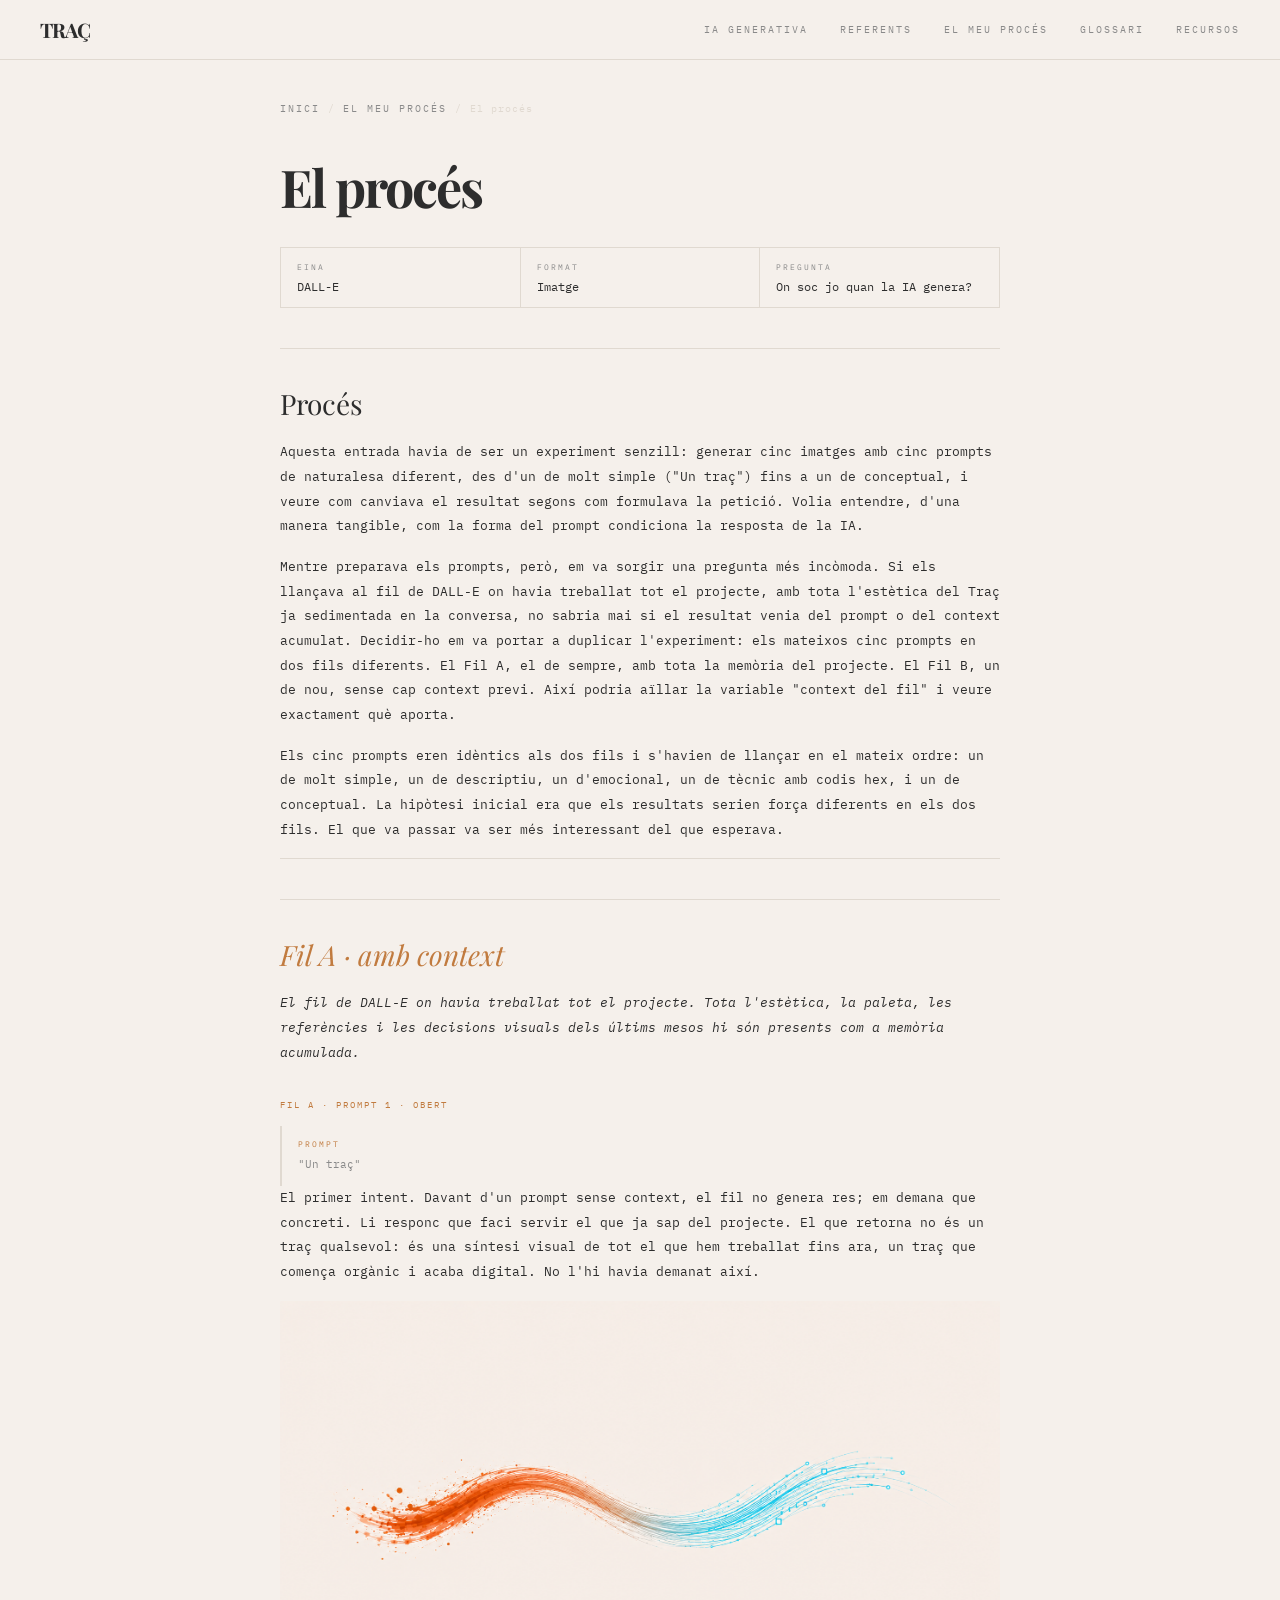
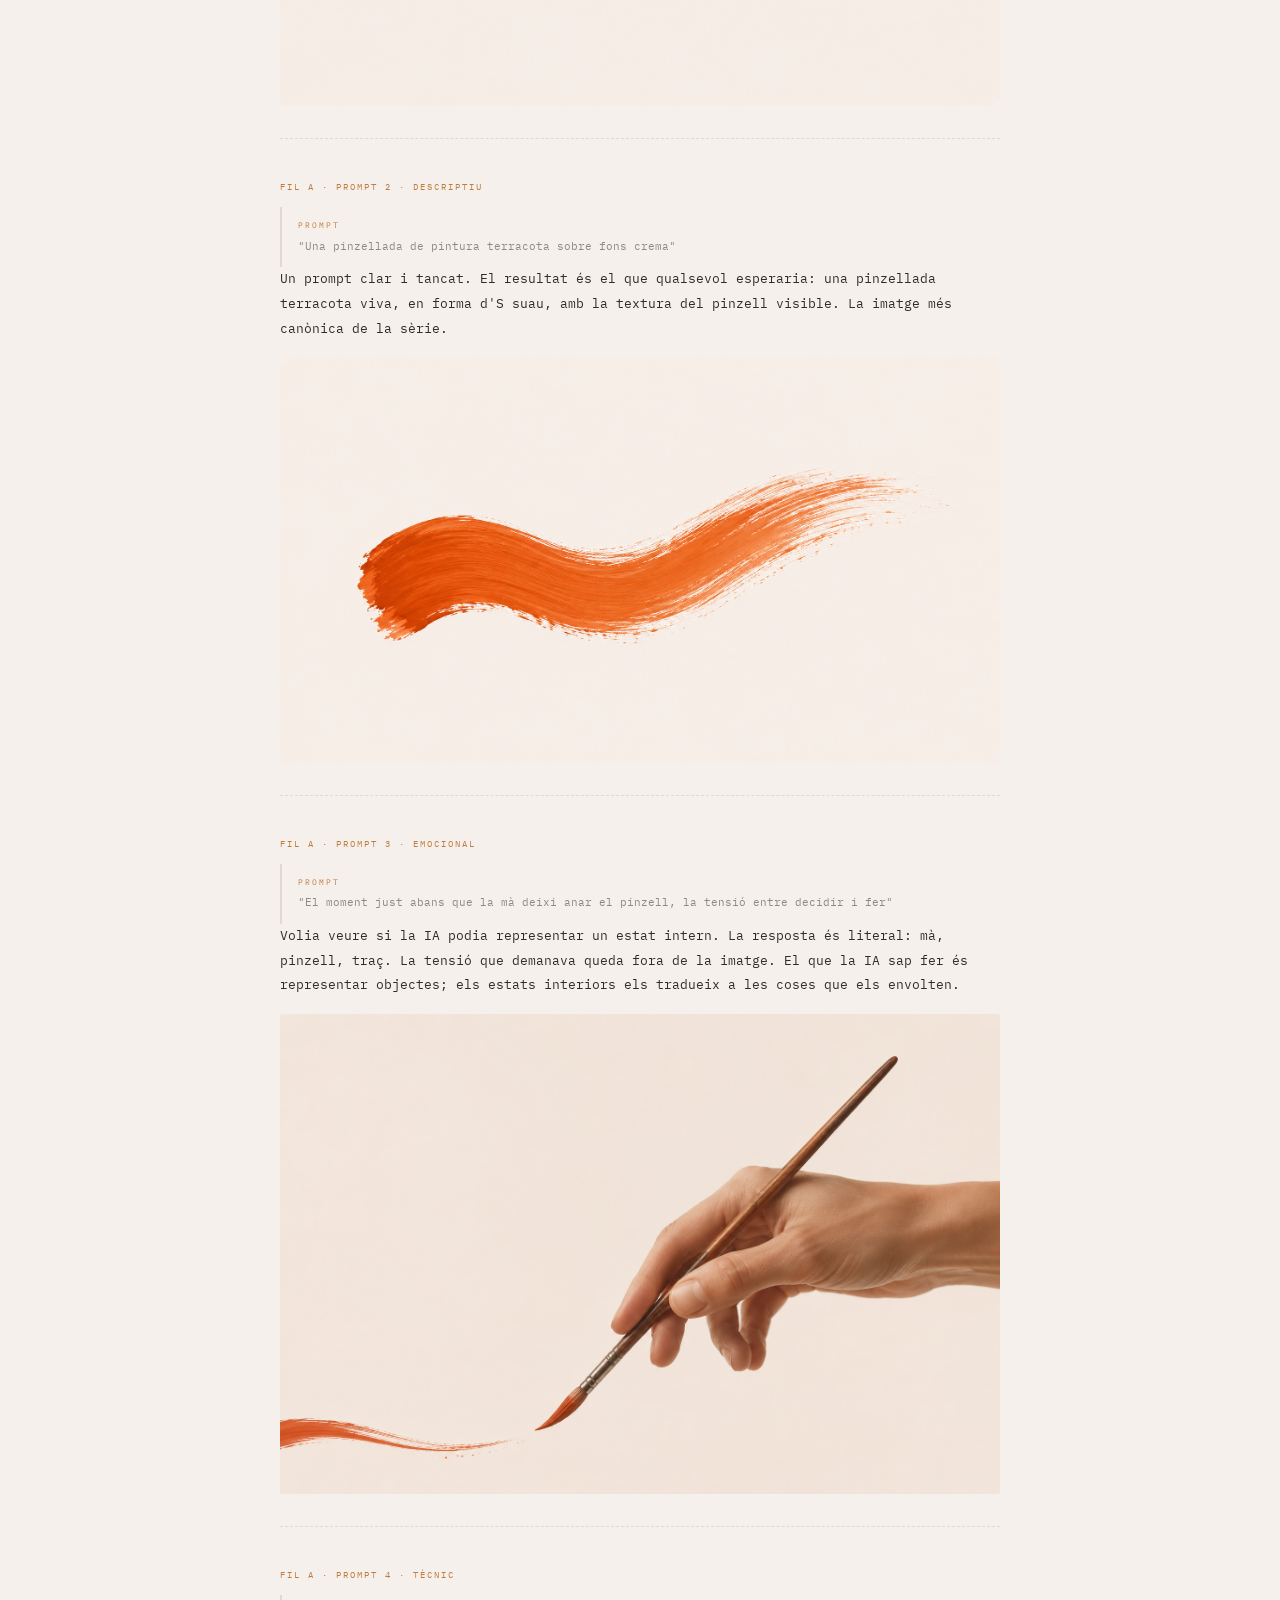
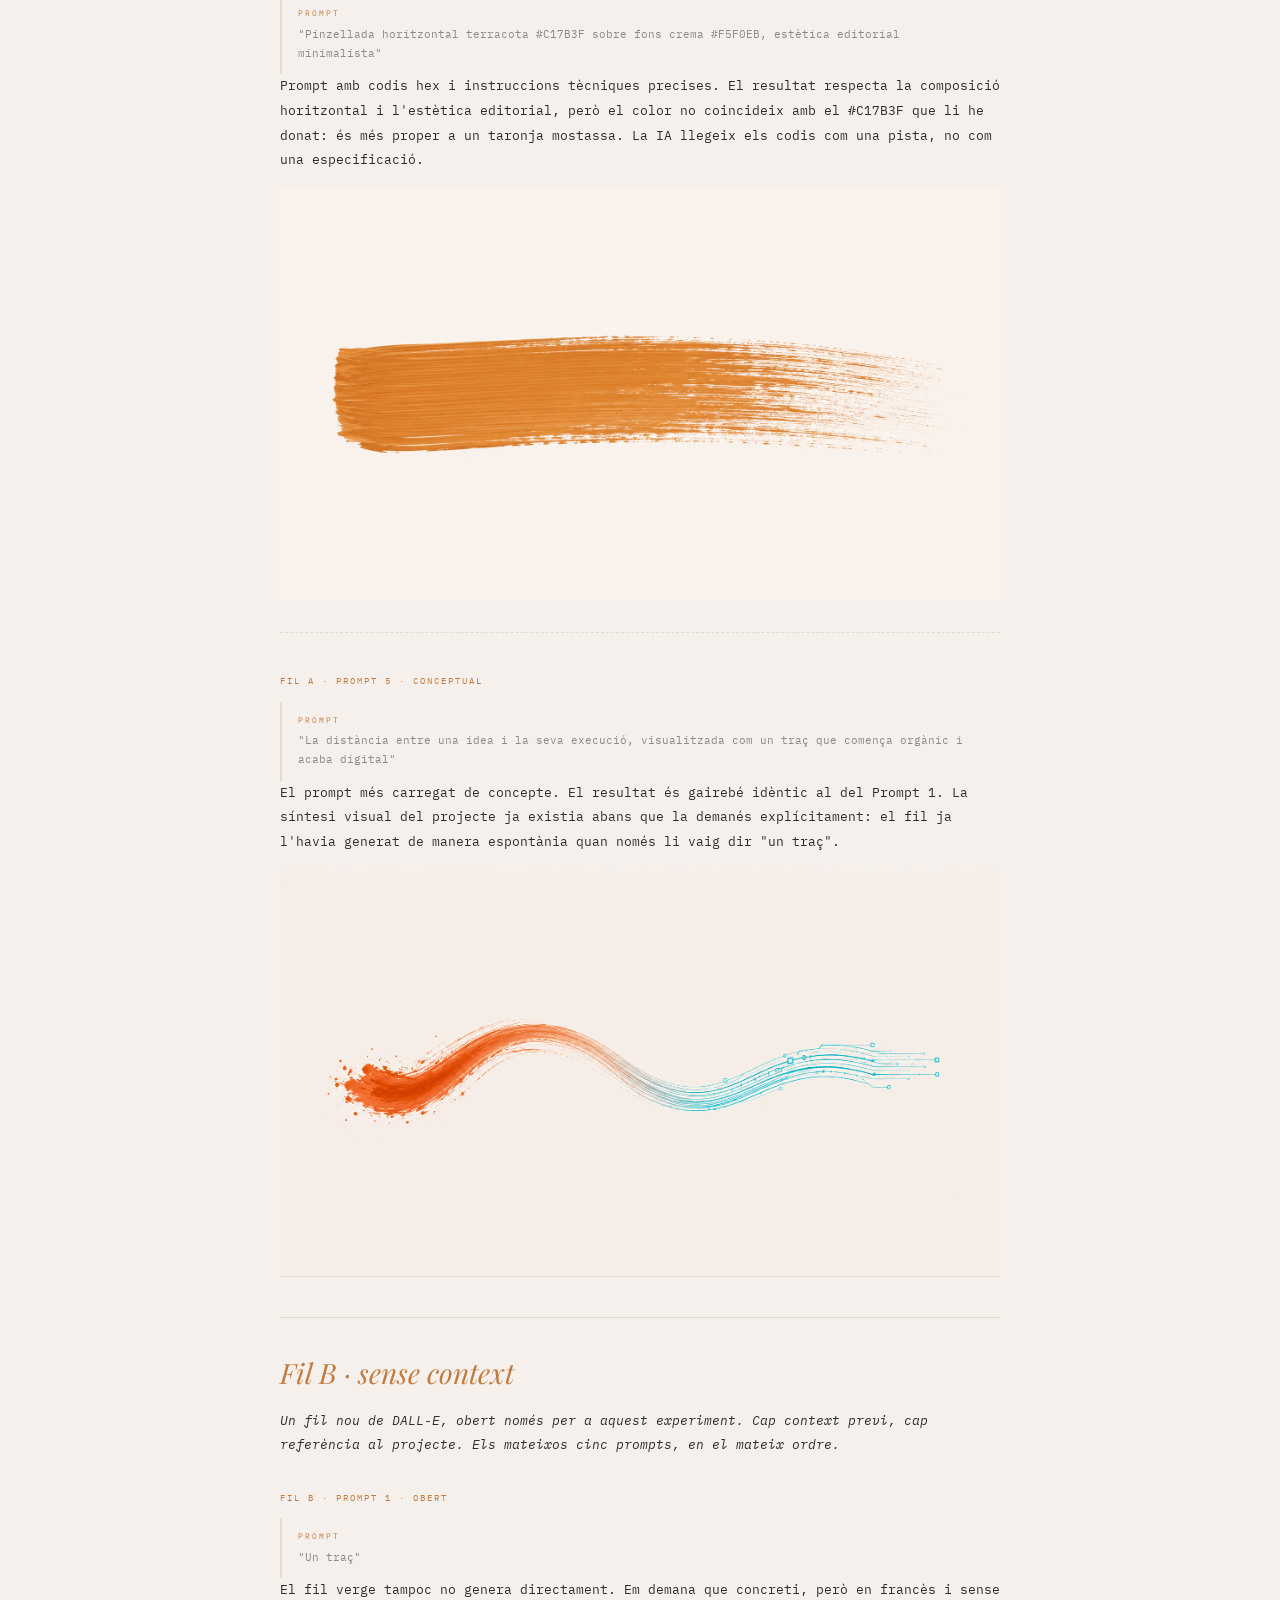
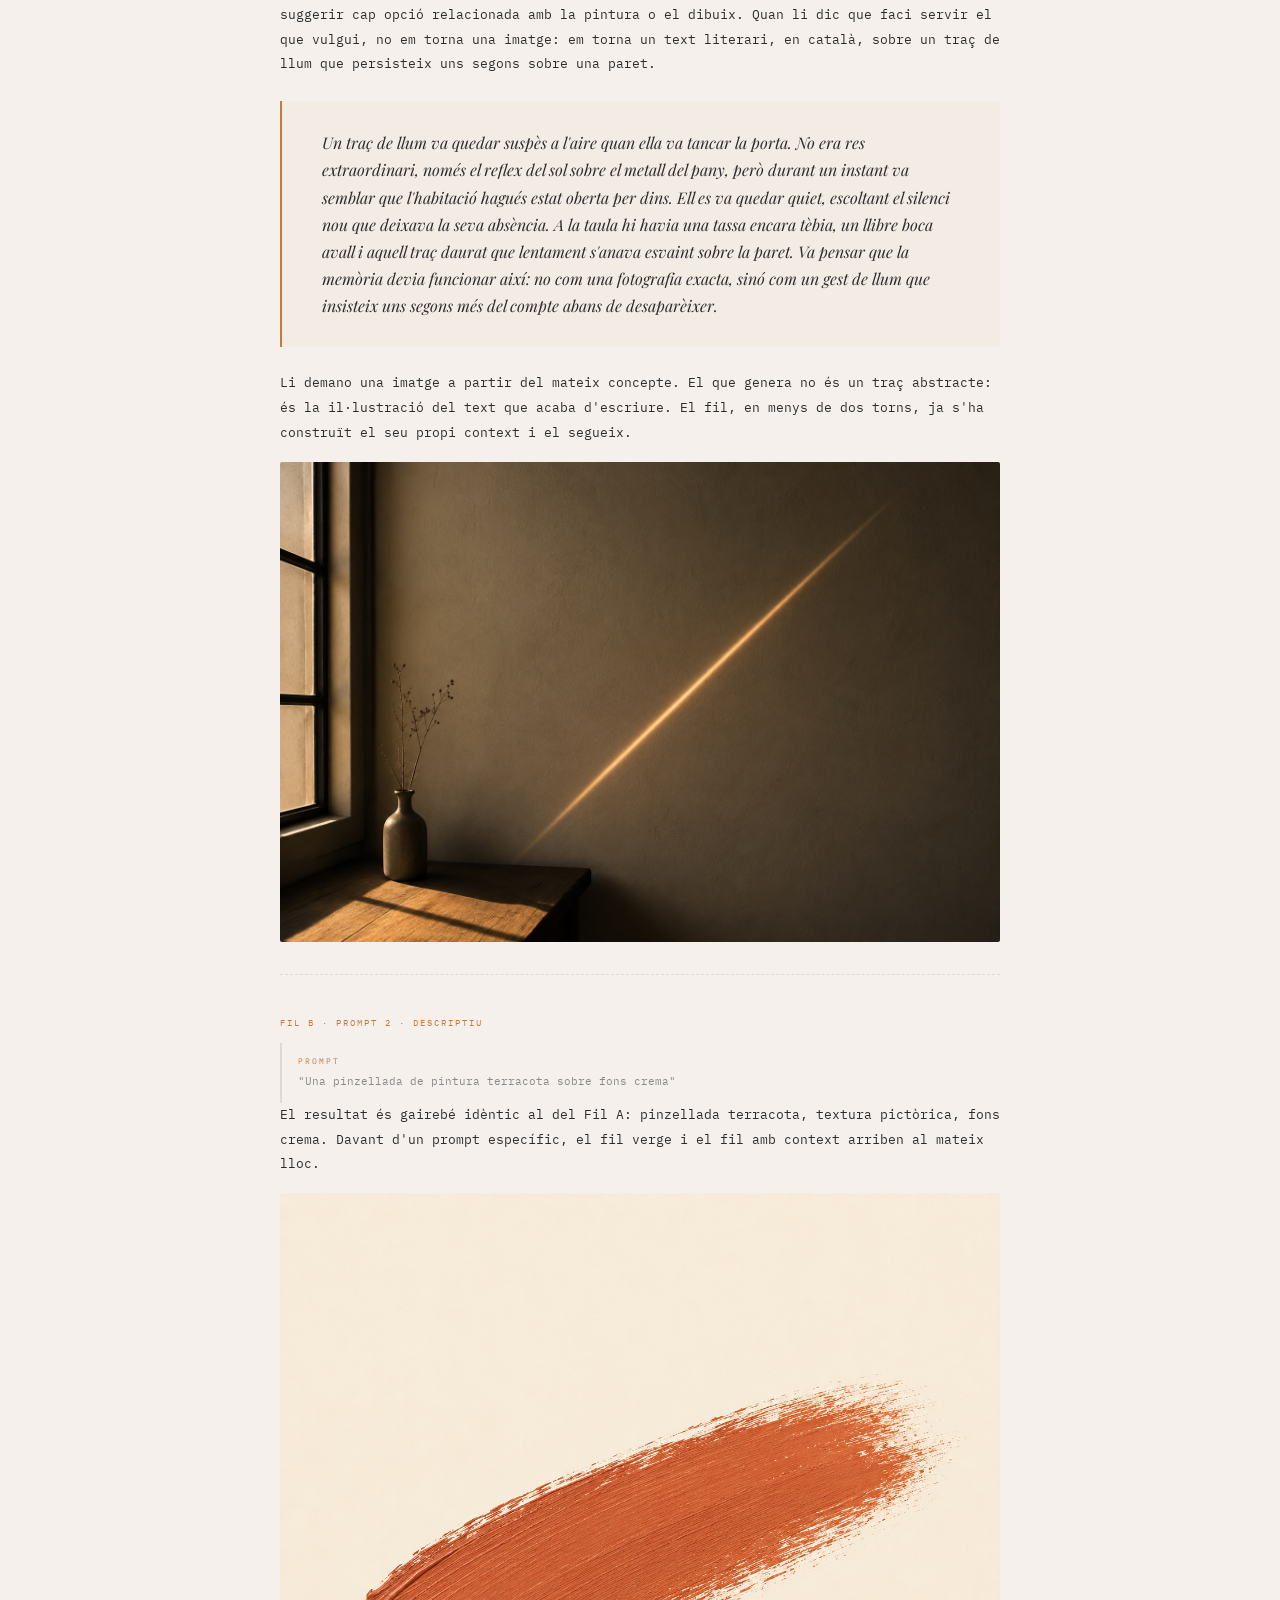
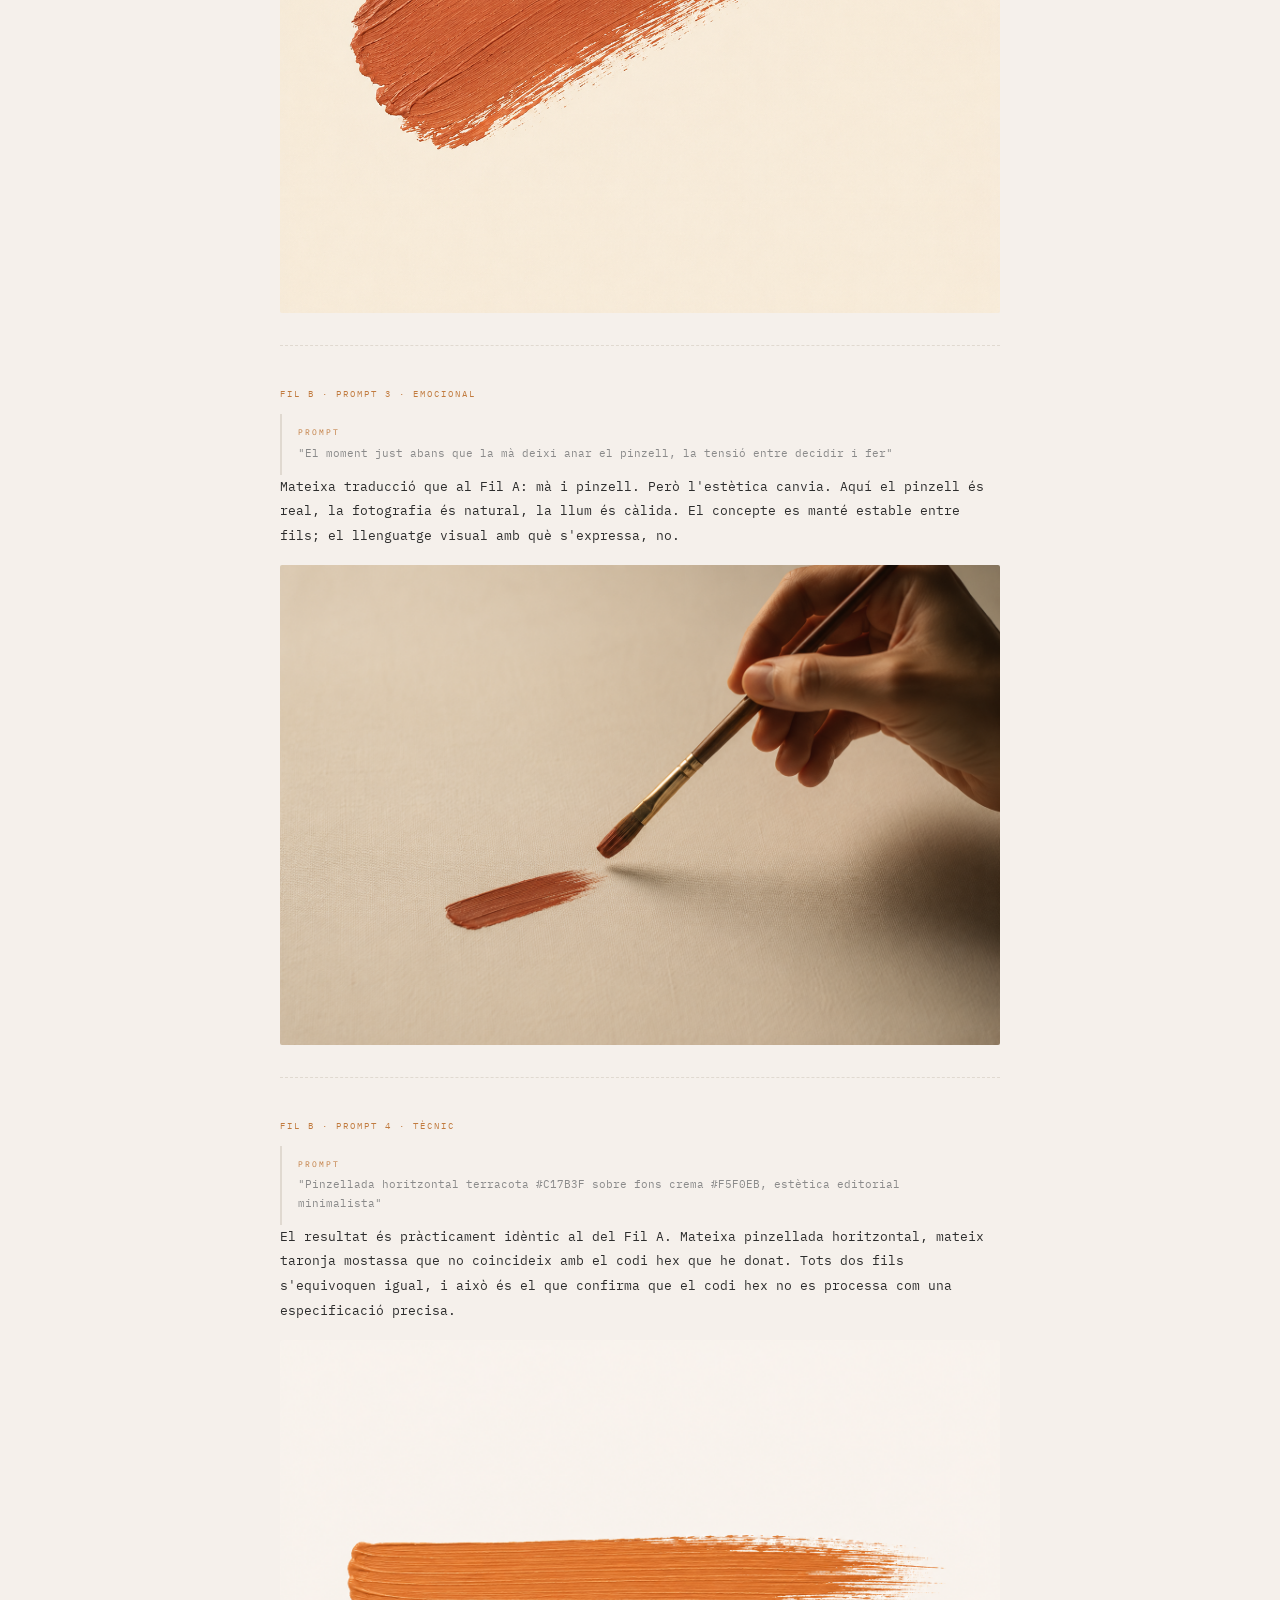
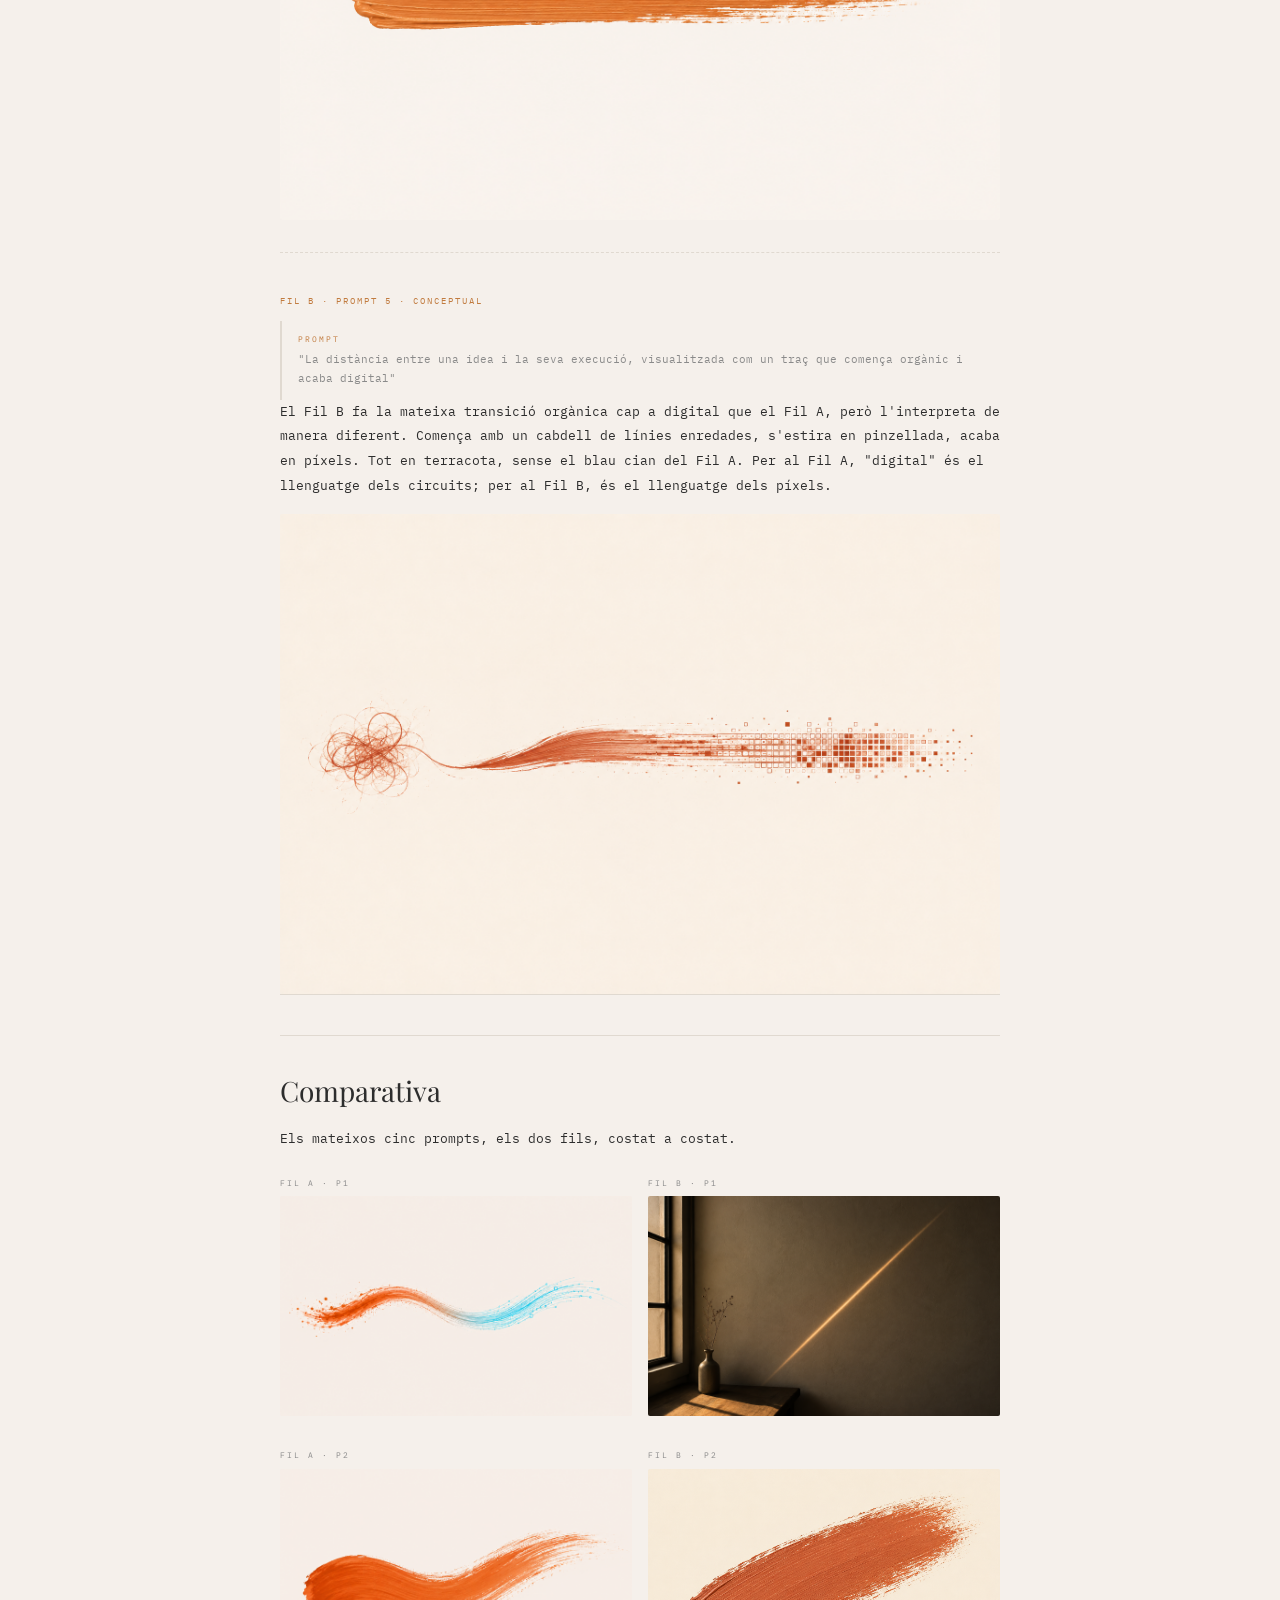
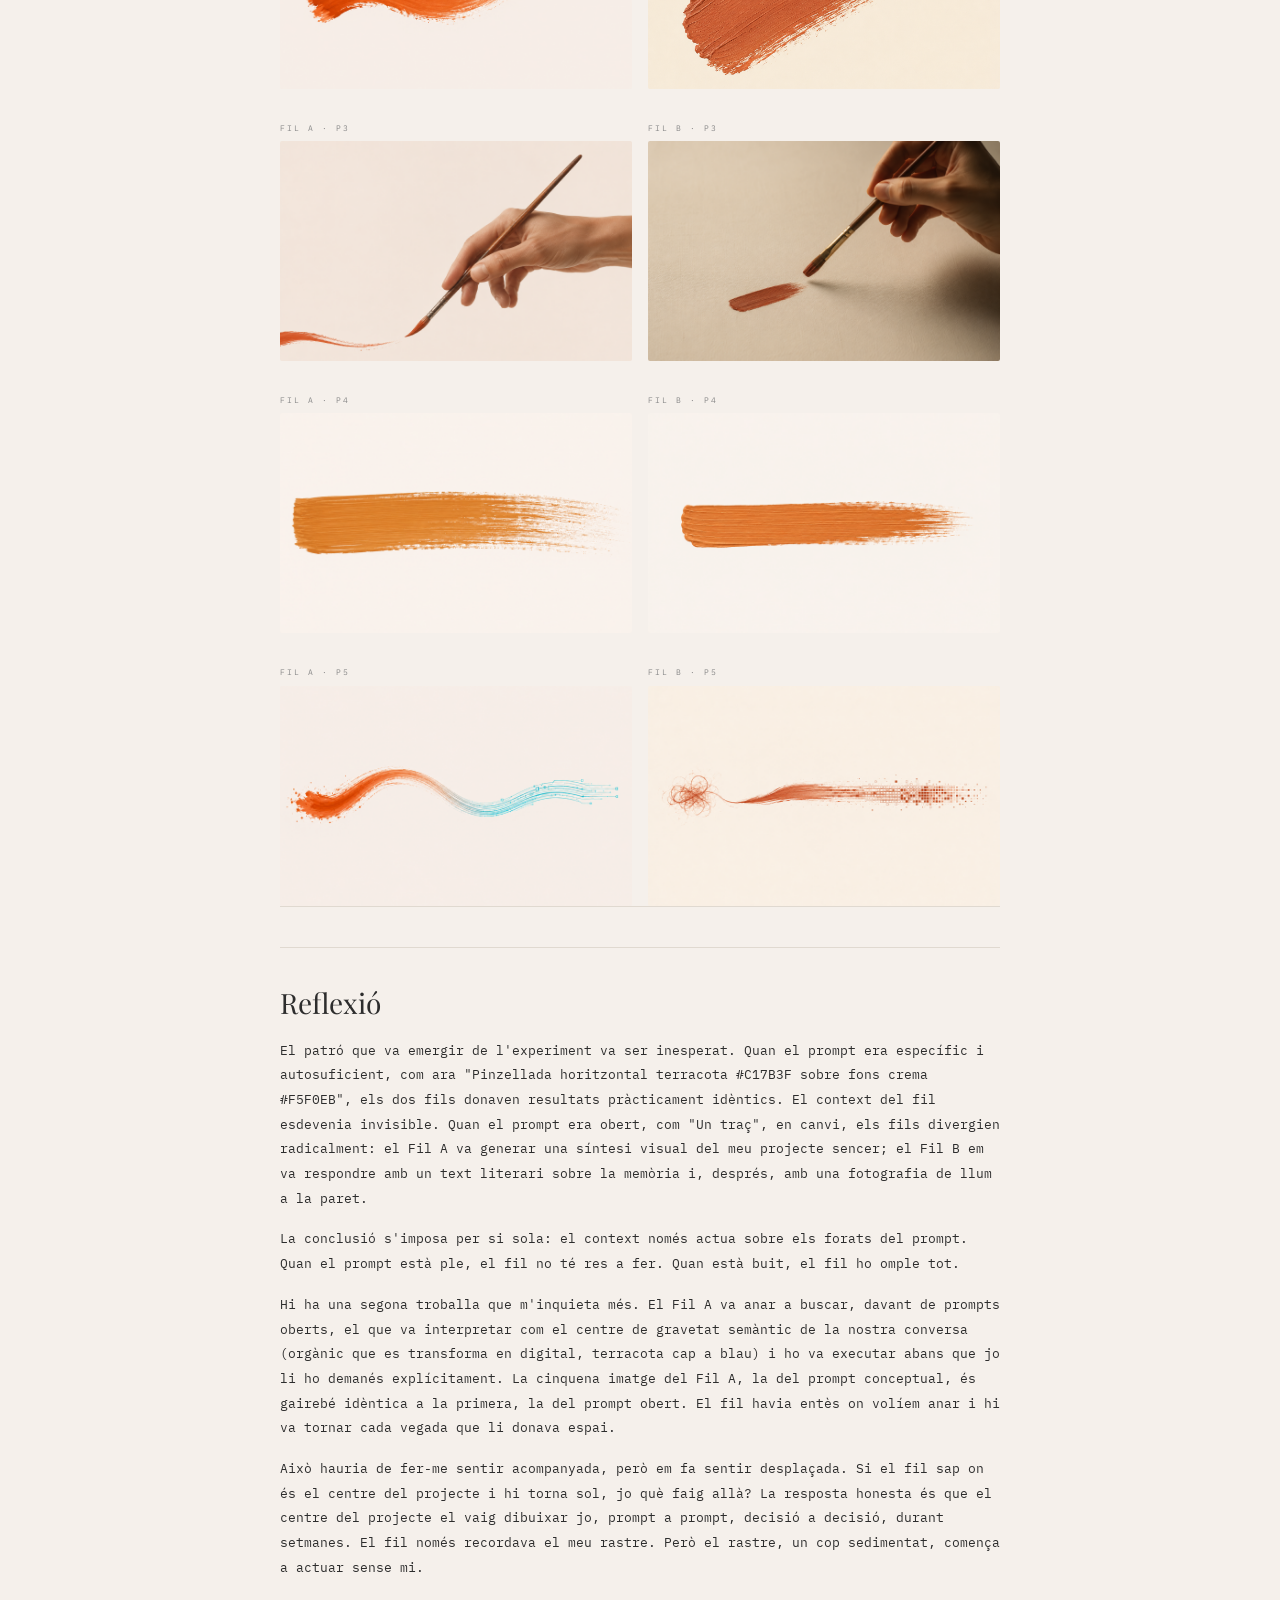
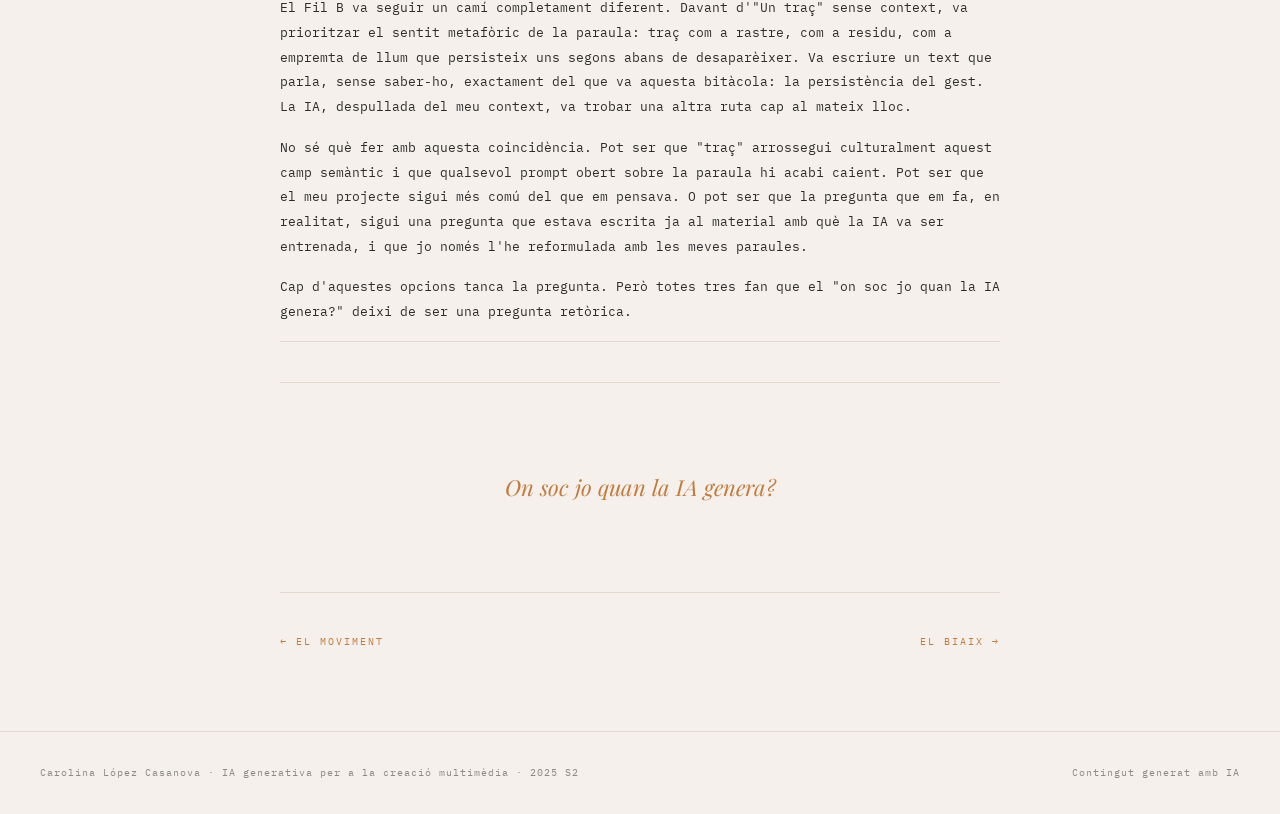
==== commit a05c5f56: "Actualitza l'URL d'accés al projecte i millora la redacció en diverses entrades de la bitàcola" ====
--- a/pages/bitacola-04.html
+++ b/pages/bitacola-04.html
@@ -332,8 +332,8 @@
             traç que comença orgànic i acaba digital"
           </blockquote>
           <p>
-            El Fil B fa la mateixa transició orgànic cap a digital que el Fil A,
-            però l'interpreta de manera diferent. Comença amb un cabdell de
+            El Fil B fa la mateixa transició orgànica cap a digital que el Fil
+            A, però l'interpreta de manera diferent. Comença amb un cabdell de
             línies enredades, s'estira en pinzellada, acaba en píxels. Tot en
             terracota, sense el blau cian del Fil A. Per al Fil A, "digital" és
             el llenguatge dels circuits; per al Fil B, és el llenguatge dels
